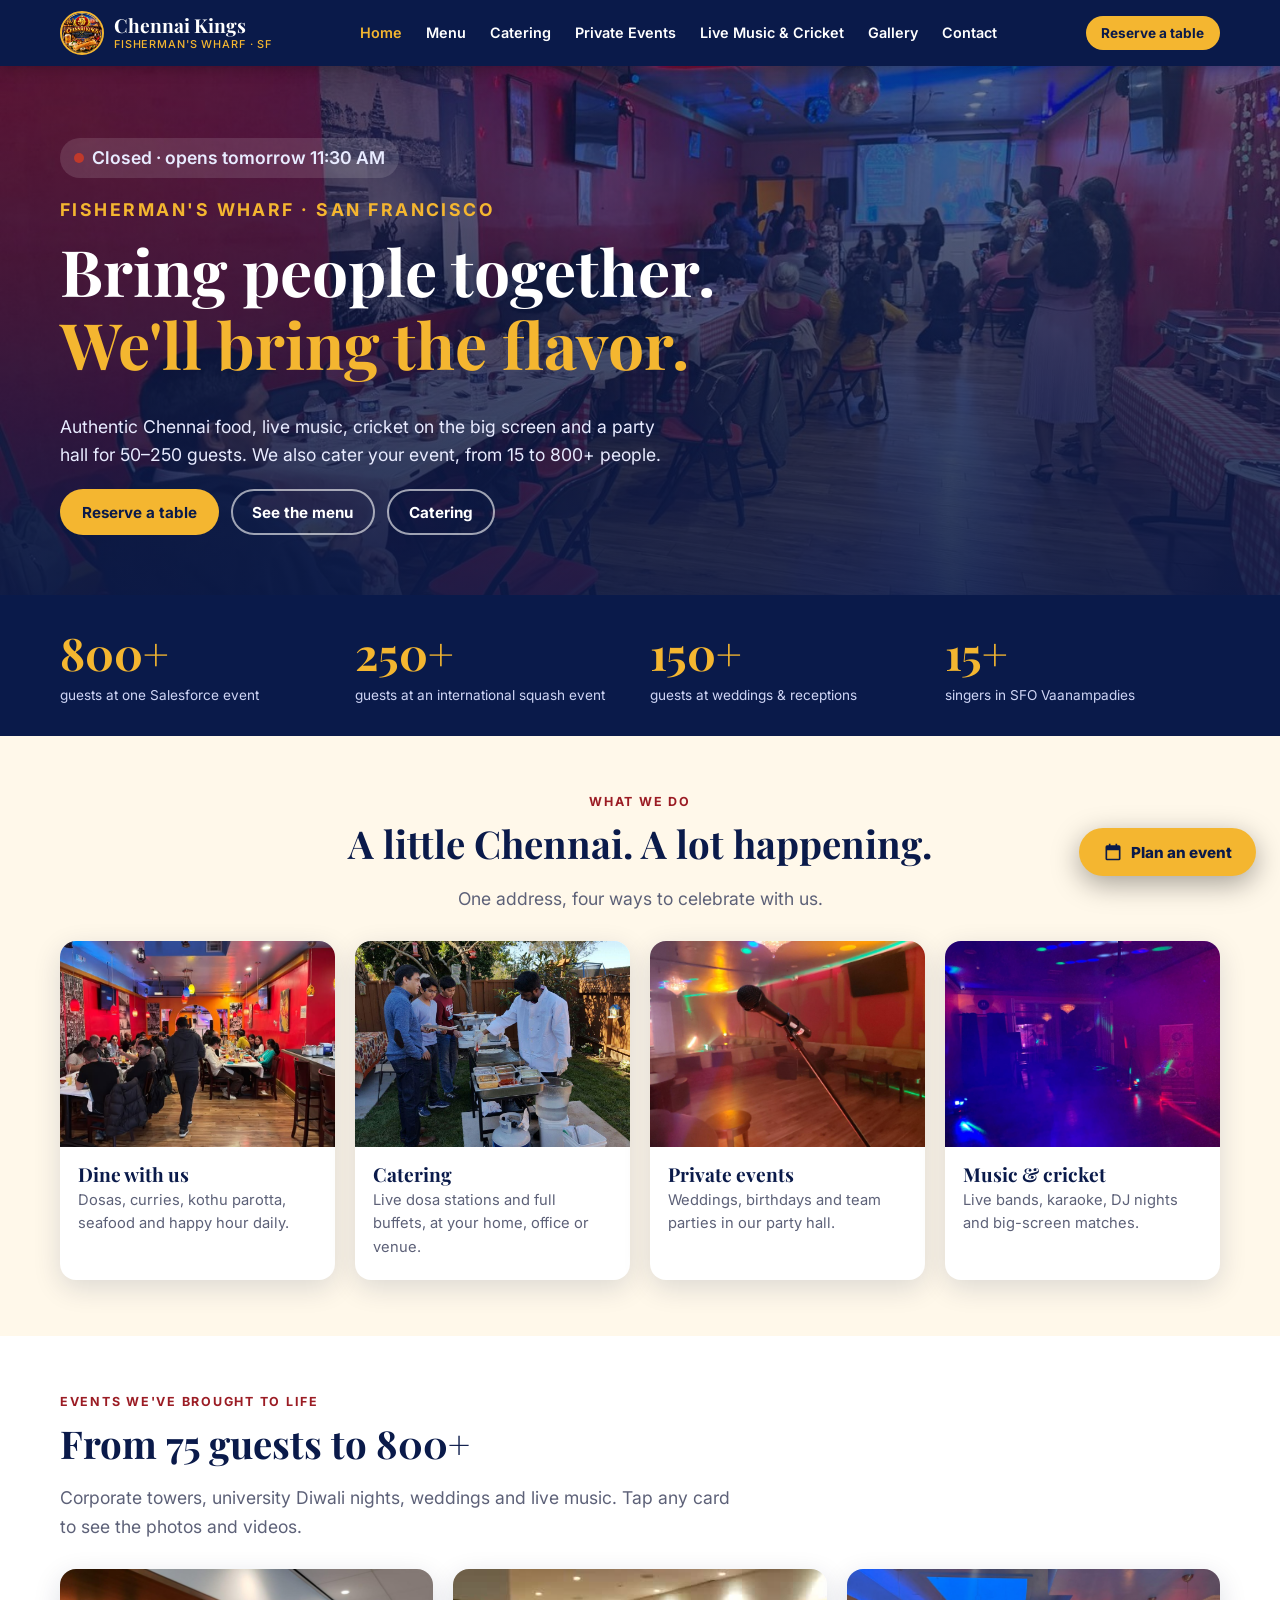
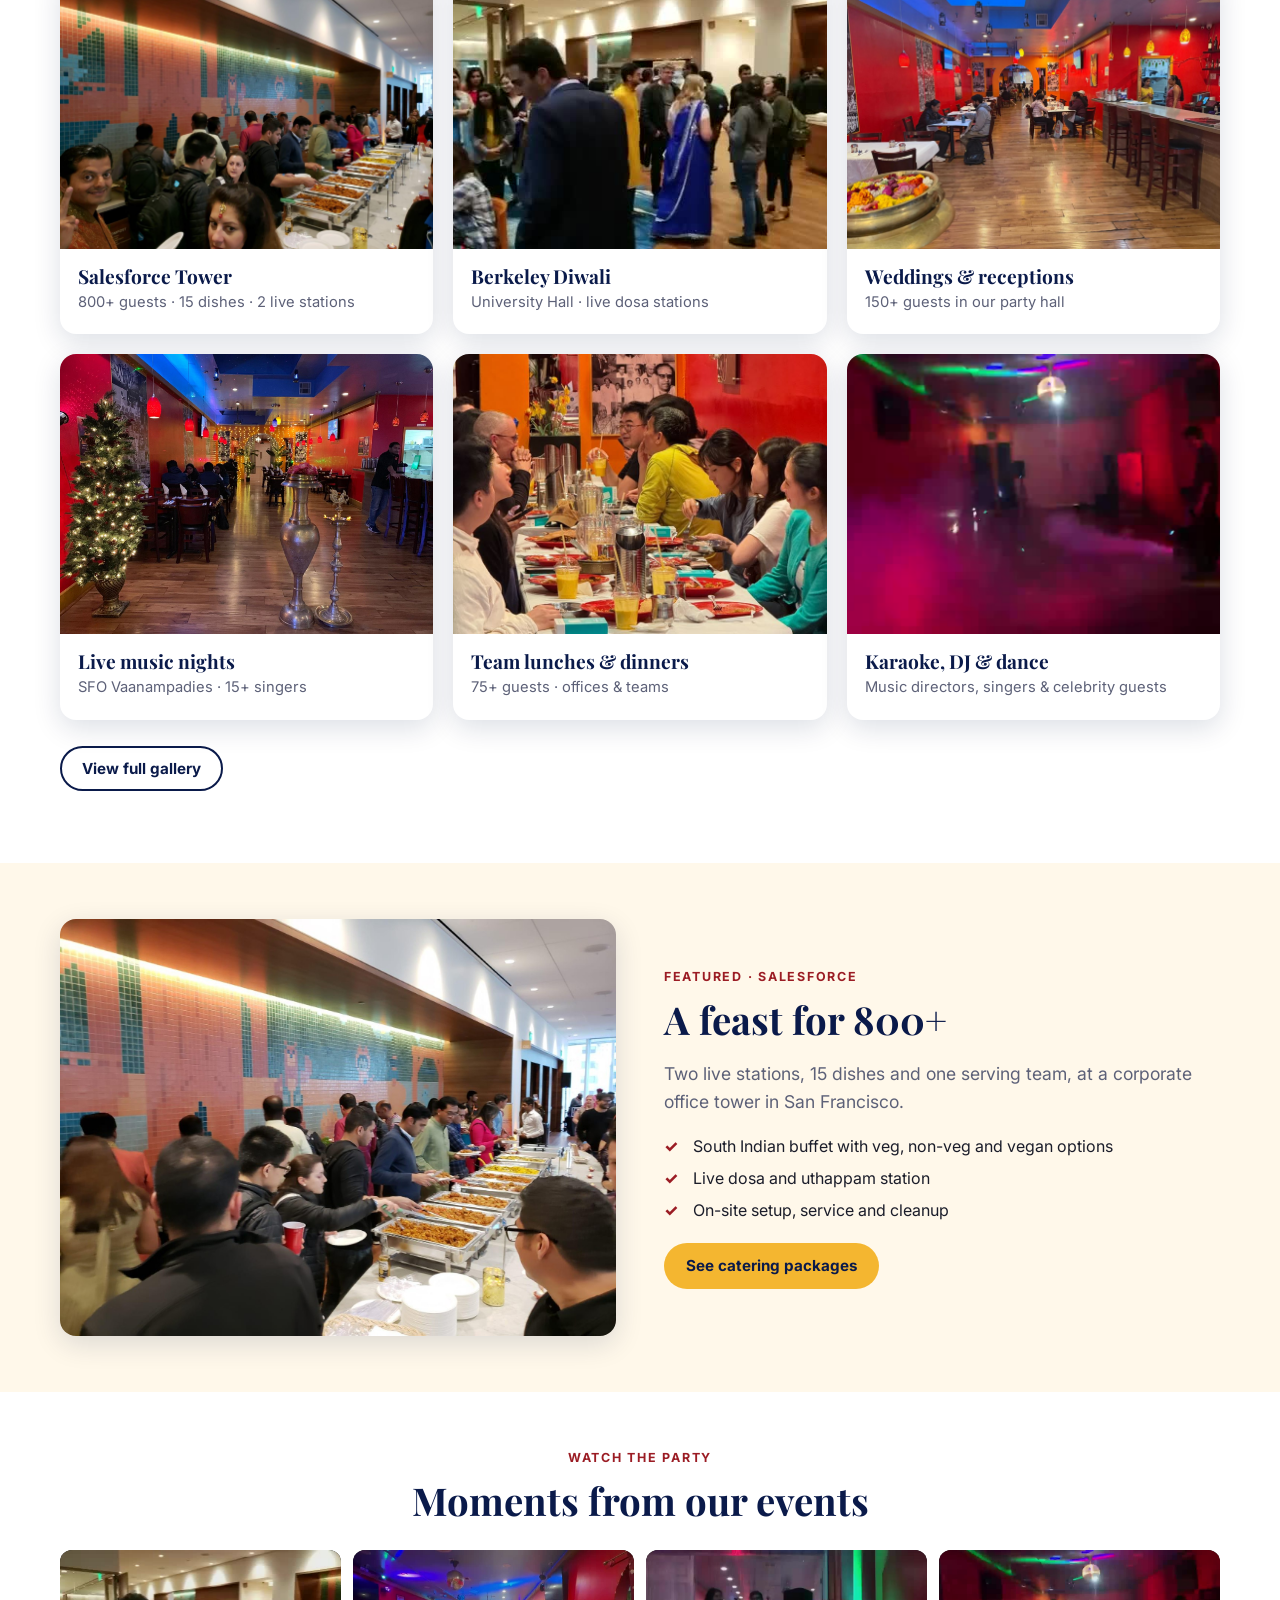
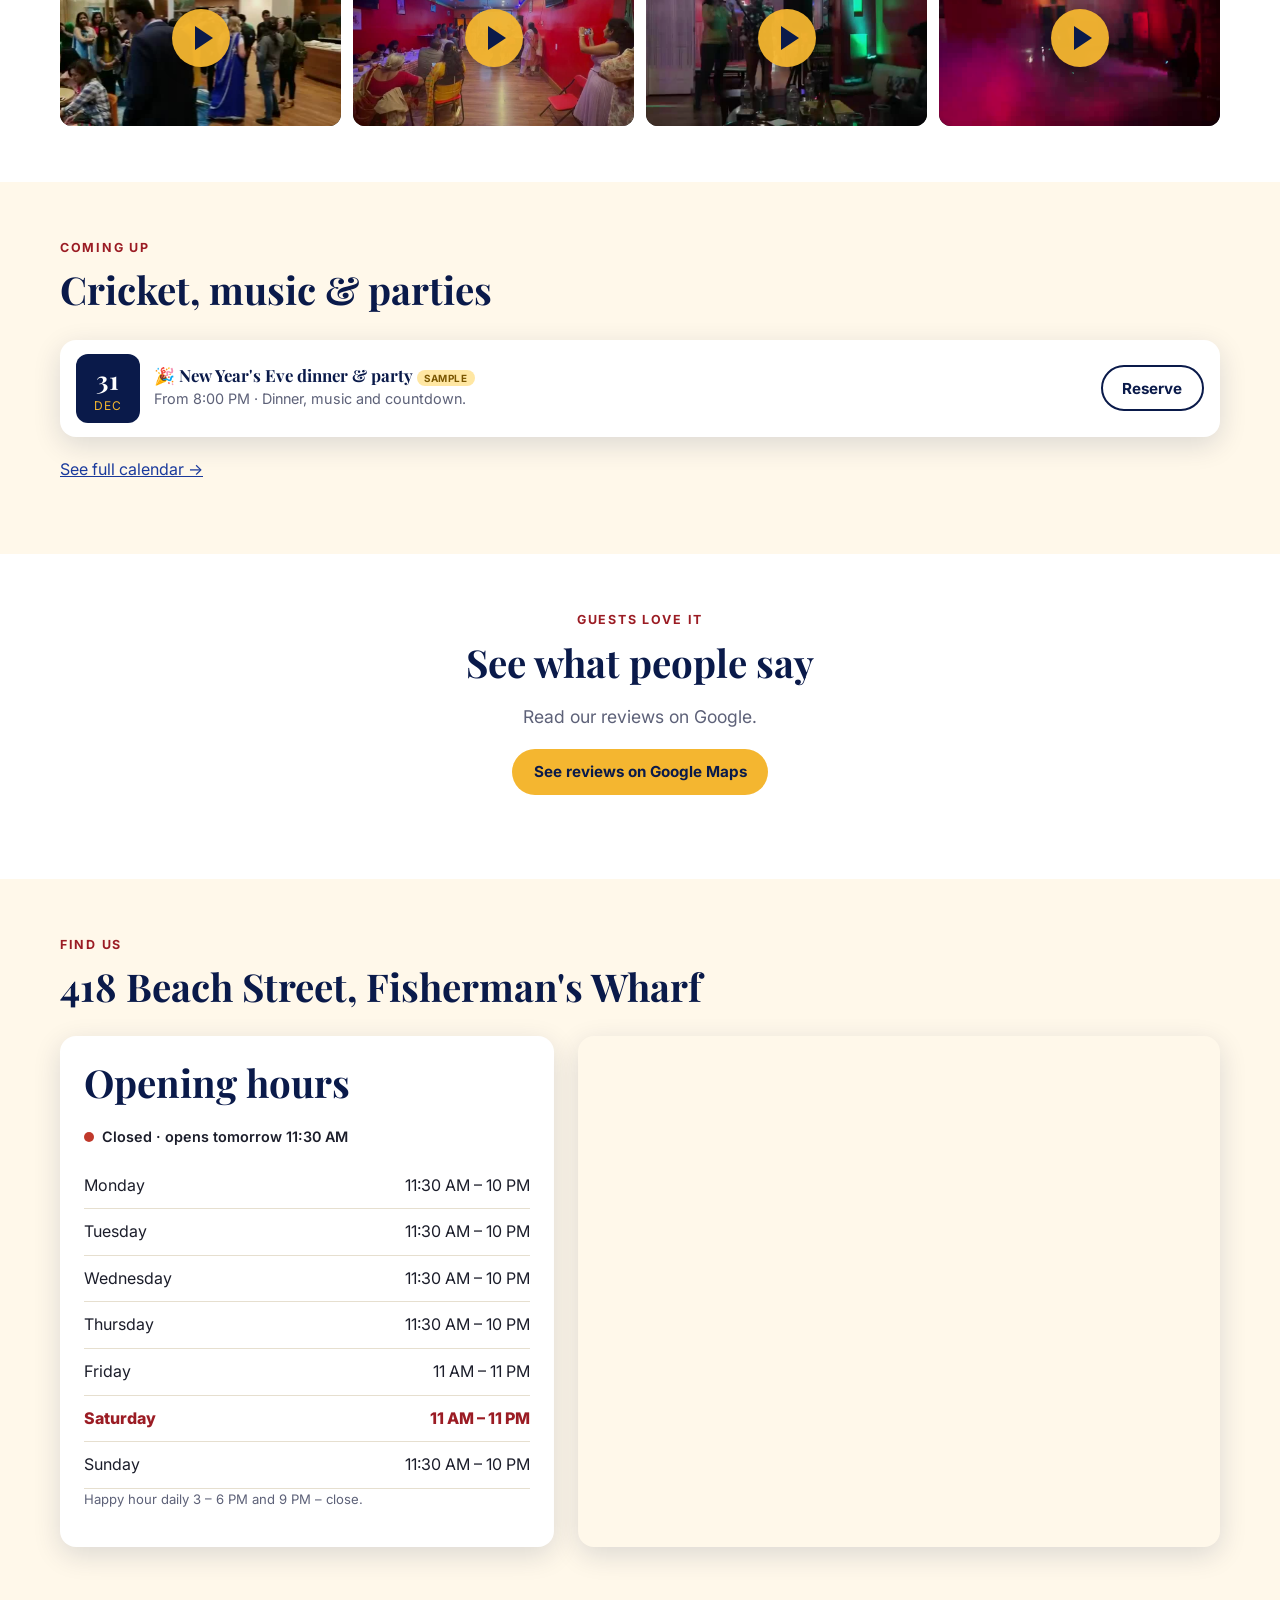
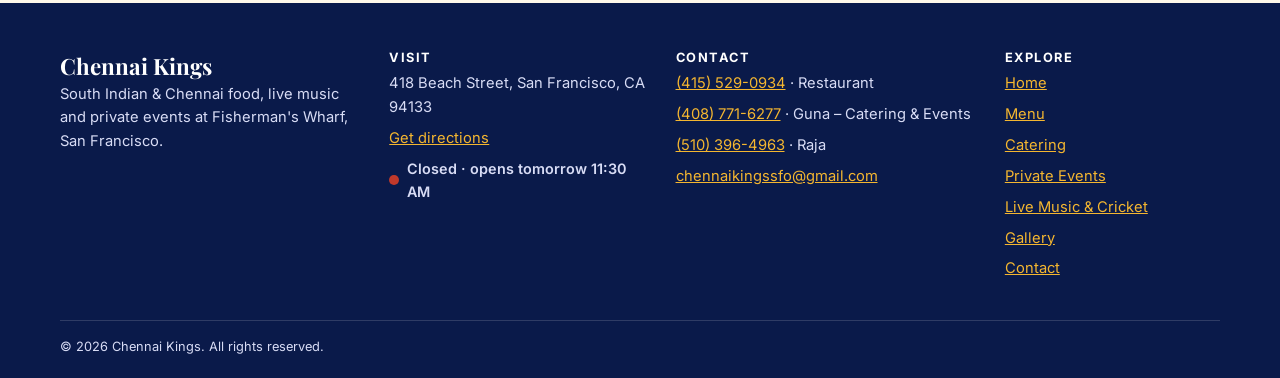
==== index.html @ 591bd8a0 "Initial Chennai Kings website: 7 pages, menu, catering packages, events calendar, gallery Co-Authore" ====
<!doctype html>
<html lang="en">
<head>
<meta charset="utf-8">
<meta name="viewport" content="width=device-width, initial-scale=1">
<title>Chennai Kings – South Indian Restaurant & Event Venue, Fisherman's Wharf SF</title>
<meta name="description" content="Chennai-style South Indian food, live music, cricket, karaoke and private events for 50–250 guests at Fisherman's Wharf, San Francisco. Catering for up to 800+ guests.">
<meta name="theme-color" content="#0a1a4a">
<link rel="icon" href="assets/logo.png">
<link rel="preconnect" href="https://fonts.googleapis.com"><link rel="preconnect" href="https://fonts.gstatic.com" crossorigin>
<link rel="stylesheet" href="https://fonts.googleapis.com/css2?family=Inter:wght@400;500;600;700;800&family=Playfair+Display:wght@600;700&display=swap">
<link rel="stylesheet" href="css/style.css">
</head>
<body data-page="home">
<a href="#main" style="position:absolute;left:-999px" onfocus="this.style.left='8px'">Skip to content</a>
<header id="site-header"></header>
<main id="main">
<section class="hero" style="background-image:url('assets/14_Other_Restaurant_Photos/restaurant-gathering.jpg')">
  <div class="wrap">
    <p class="status" data-open-status></p>
    <p class="eyebrow" style="color:var(--gold)">Fisherman's Wharf · San Francisco</p>
    <h1>Bring people together.<br><em>We'll bring the flavor.</em></h1>
    <p>Authentic Chennai food, live music, cricket on the big screen and a party hall for 50–250 guests. We also cater your event, from 15 to 800+ people.</p>
    <div class="cta"><a class="btn btn-gold" href="tel:+14155290934">Reserve a table</a><a class="btn btn-ghost" href="menu.html">See the menu</a><a class="btn btn-ghost" href="catering.html">Catering</a></div>
  </div>
</section>
<div class="stats"><div class="wrap" data-stats></div></div>

<section class="block"><div class="wrap">
  <div class="sec-head center"><p class="eyebrow">What we do</p><h2>A little Chennai. A lot happening.</h2>
  <p class="lead">One address, four ways to celebrate with us.</p></div>
  <div class="grid g4">
    <a class="card ev" href="menu.html"><img src="assets/14_Other_Restaurant_Photos/group-dinner.jpg" alt="Group dinner" loading="lazy"><div><h3>Dine with us</h3><p>Dosas, curries, kothu parotta, seafood and happy hour daily.</p></div></a>
    <a class="card ev" href="catering.html"><img src="assets/08_Onsite_Dosa_Stations/onsite-dosa-1.jpg" alt="Live dosa station" loading="lazy"><div><h3>Catering</h3><p>Live dosa stations and full buffets, at your home, office or venue.</p></div></a>
    <a class="card ev" href="private-events.html"><img src="assets/12_Private_Party_Setups/private-event-setup-2.jpg" alt="Private party setup" loading="lazy"><div><h3>Private events</h3><p>Weddings, birthdays and team parties in our party hall.</p></div></a>
    <a class="card ev" href="live-music.html"><img src="assets/06_Live_Music/live-music-atmosphere-2.jpg" alt="Live music night" loading="lazy"><div><h3>Music &amp; cricket</h3><p>Live bands, karaoke, DJ nights and big-screen matches.</p></div></a>
  </div></div></section>

<section class="block alt"><div class="wrap">
  <div class="sec-head"><p class="eyebrow">Events we've brought to life</p><h2>From 75 guests to 800+</h2>
  <p class="lead">Corporate towers, university Diwali nights, weddings and live music. Tap any card to see the photos and videos.</p></div>
  <div class="grid g3" data-past></div>
  <p style="margin-top:26px"><a class="btn btn-ghost-dark" href="gallery.html">View full gallery</a></p>
</div></section>

<section class="block"><div class="wrap feature">
  <div class="media"><img src="assets/01_Salesforce_Catering/salesforce-event-1.jpg" alt="Salesforce catering" loading="lazy"></div>
  <div><p class="eyebrow">Featured · Salesforce</p><h2>A feast for 800+</h2>
  <p class="lead">Two live stations, 15 dishes and one serving team, at a corporate office tower in San Francisco.</p>
  <ul class="ticks"><li>South Indian buffet with veg, non-veg and vegan options</li><li>Live dosa and uthappam station</li><li>On-site setup, service and cleanup</li></ul>
  <a class="btn btn-gold" href="catering.html">See catering packages</a></div></div></section>

<section class="block alt"><div class="wrap">
  <div class="sec-head center"><p class="eyebrow">Watch the party</p><h2>Moments from our events</h2></div>
  <div class="strip" data-videos="berkeley-diwali-1,live-music-performance-2,private-dj-dance-1,wedding-celebration-2"></div>
</div></section>

<section class="block"><div class="wrap">
  <div class="sec-head"><p class="eyebrow">Coming up</p><h2>Cricket, music &amp; parties</h2></div>
  <ul class="cal" data-events="all"></ul>
  <p style="margin-top:20px"><a href="live-music.html">See full calendar →</a></p>
</div></section>

<section class="block alt"><div class="wrap">
  <div class="sec-head center"><p class="eyebrow">Guests love it</p><h2>See what people say</h2>
  <p class="lead">Read our reviews on Google.</p><div data-reviews></div></div>
</div></section>

<section class="block"><div class="wrap"><div class="sec-head"><p class="eyebrow">Find us</p><h2>418 Beach Street, Fisherman's Wharf</h2></div>
<div class="info-grid">
  <div class="panel"><h2>Opening hours</h2><p class="status" data-open-status></p><ul class="hours" data-hours></ul>
    <p class="fine">Happy hour daily 3 – 6 PM and 9 PM – close.</p></div>
  <div class="map" data-map></div></div>
</div></section>
</main>
<footer id="site-footer"></footer>
<script src="js/data.js"></script>
<script src="js/main.js"></script>
</body>
</html>
---- css/style.css ----
:root {
  --navy: #0a1a4a; --navy-2: #12286b; --royal: #1a3a9c;
  --gold: #f4b630; --gold-d: #c98d0a; --crimson: #9b1c24;
  --cream: #fff8ea; --ink: #1b1d2a; --mute: #5d6178; --line: #e6dfcf; --white: #fff;
  --r: 16px; --shadow: 0 8px 28px rgba(10, 26, 74, .14);
  --head: "Playfair Display", Georgia, serif; --body: "Inter", system-ui, -apple-system, "Segoe UI", sans-serif;
}
*, *::before, *::after { box-sizing: border-box; }
html { scroll-behavior: smooth; scroll-padding-top: 130px; }
body { margin: 0; font: 16px/1.6 var(--body); color: var(--ink); background: var(--cream); padding-bottom: 76px; -webkit-font-smoothing: antialiased; }
img, video, iframe { max-width: 100%; display: block; }
a { color: var(--royal); }
h1, h2, h3, h4 { font-family: var(--head); line-height: 1.15; margin: 0 0 .5em; color: var(--navy); }
h1 { font-size: clamp(2.2rem, 7vw, 4rem); } h2 { font-size: clamp(1.6rem, 4.5vw, 2.4rem); } h3 { font-size: 1.2rem; }
p { margin: 0 0 1em; }
.wrap { width: min(1160px, 100% - 32px); margin-inline: auto; }
.lead { font-size: 1.1rem; color: var(--mute); max-width: 62ch; }
.eyebrow { text-transform: uppercase; letter-spacing: .14em; font-size: .78rem; font-weight: 700; color: var(--crimson); margin-bottom: .6rem; }
.fine { font-size: .82rem; color: var(--mute); }
section.block { padding: 56px 0; }
section.block.alt { background: var(--white); }
.sec-head { margin-bottom: 28px; }
.sec-head.center { text-align: center; } .sec-head.center .lead { margin-inline: auto; }
:focus-visible { outline: 3px solid var(--gold); outline-offset: 2px; }

/* buttons */
.btn { display: inline-flex; align-items: center; justify-content: center; gap: .4em; padding: .75em 1.3em; border-radius: 999px; font: 700 .95rem var(--body); text-decoration: none; cursor: pointer; border: 2px solid transparent; transition: transform .15s, background .15s; }
.btn:hover { transform: translateY(-2px); }
.btn-gold { background: var(--gold); color: var(--navy); } .btn-gold:hover { background: #ffc94f; }
.btn-ghost { border-color: rgba(255, 255, 255, .6); color: #fff; }
.btn-ghost-dark { border-color: var(--navy); color: var(--navy); background: transparent; }
.btn-ghost-dark:hover { background: var(--navy); color: #fff; }
.btn.wide { width: 100%; }

/* header */
#site-header { position: sticky; top: 0; z-index: 50; background: var(--navy); color: #fff; box-shadow: 0 2px 14px rgba(0, 0, 0, .25); }
.bar { display: flex; align-items: center; justify-content: space-between; gap: 12px; min-height: 66px; }
.brand { display: flex; align-items: center; gap: 10px; color: #fff; text-decoration: none; font: 700 1.2rem var(--head); line-height: 1.1; }
.brand img { border-radius: 50%; border: 2px solid var(--gold); }
.brand small { display: block; font: 500 .68rem var(--body); letter-spacing: .08em; text-transform: uppercase; color: var(--gold); }
#nav { display: none; }
.bar-actions { display: flex; align-items: center; gap: 10px; }
.bar-actions .btn { padding: .55em 1em; font-size: .85rem; }
.bar-actions .btn-ghost { display: none; }
.burger { width: 44px; height: 44px; background: none; border: 0; cursor: pointer; position: relative; }
.burger span, .burger span::before, .burger span::after { content: ""; position: absolute; left: 10px; right: 10px; height: 2px; background: #fff; transition: .2s; }
.burger span { top: 21px; } .burger span::before { top: -7px; left: 0; right: 0; } .burger span::after { top: 7px; left: 0; right: 0; }
.nav-open .burger span { background: transparent; } .nav-open .burger span::before { top: 0; transform: rotate(45deg); } .nav-open .burger span::after { top: 0; transform: rotate(-45deg); }
.nav-open #nav { display: flex; flex-direction: column; position: absolute; top: 100%; left: 0; right: 0; background: var(--navy-2); padding: 8px 16px 16px; }
#nav a { color: #fff; text-decoration: none; padding: 12px 4px; border-bottom: 1px solid rgba(255, 255, 255, .12); font-weight: 600; }
#nav a[aria-current] { color: var(--gold); }
@media (min-width: 1000px) {
  #nav, .nav-open #nav { display: flex; flex-direction: row; position: static; background: none; padding: 0; gap: 4px; }
  #nav a { border: 0; padding: 8px 10px; border-radius: 8px; font-size: .9rem; }
  #nav a:hover { background: rgba(255, 255, 255, .1); }
  .burger { display: none; } .bar-actions .btn-ghost { display: inline-flex; }
}

/* hero */
.hero { position: relative; color: #fff; background: var(--navy) center/cover; isolation: isolate; }
.hero::before { content: ""; position: absolute; inset: 0; z-index: -1; background: linear-gradient(180deg, rgba(10, 26, 74, .55), rgba(10, 26, 74, .9)); }
.hero .wrap { padding: 72px 0 60px; }
.hero h1, .hero h2 { color: #fff; } .hero h1 em { color: var(--gold); font-style: normal; }
.hero p { max-width: 56ch; font-size: 1.1rem; color: #e8ebff; }
.hero .cta { display: flex; flex-wrap: wrap; gap: 12px; margin-top: 20px; }
.hero.small .wrap { padding: 44px 0 38px; }
.status { display: inline-flex; align-items: center; gap: 8px; font-weight: 600; font-size: .9rem; }
.status::before { content: ""; width: 10px; height: 10px; border-radius: 50%; background: #c0392b; }
.status.is-open::before { background: #2ecc71; box-shadow: 0 0 0 4px rgba(46, 204, 113, .25); }
.hero .status { background: rgba(255, 255, 255, .12); padding: 6px 14px; border-radius: 999px; margin-bottom: 18px; }

/* stats */
.stats { background: var(--navy); color: #fff; }
.stats .wrap { display: grid; grid-template-columns: 1fr 1fr; gap: 20px; padding: 28px 0; }
.stats b { display: block; font: 700 clamp(1.8rem, 6vw, 2.8rem) var(--head); color: var(--gold); }
.stats span { font-size: .85rem; color: #cfd5f5; }
@media (min-width: 800px) { .stats .wrap { grid-template-columns: repeat(4, 1fr); } }

/* cards */
.grid { display: grid; gap: 20px; }
.g2 { grid-template-columns: repeat(auto-fit, minmax(min(100%, 320px), 1fr)); }
.g3 { grid-template-columns: repeat(auto-fit, minmax(min(100%, 280px), 1fr)); }
.g4 { grid-template-columns: repeat(auto-fit, minmax(min(100%, 240px), 1fr)); }
.card { background: #fff; border-radius: var(--r); overflow: hidden; box-shadow: var(--shadow); text-decoration: none; color: inherit; display: block; }
.card .pad { padding: 20px; }
.ev img { aspect-ratio: 4/3; width: 100%; object-fit: cover; transition: transform .4s; }
.ev:hover img { transform: scale(1.04); }
.ev div { padding: 16px 18px 20px; } .ev h3 { margin-bottom: .2em; } .ev p { margin: 0; color: var(--mute); font-size: .92rem; }
.card.ev { overflow: hidden; }
.feature { display: grid; gap: 28px; align-items: center; }
.feature img { border-radius: var(--r); box-shadow: var(--shadow); width: 100%; aspect-ratio: 4/3; object-fit: cover; }
@media (min-width: 800px) { .feature { grid-template-columns: 1fr 1fr; gap: 48px; } .feature.flip .media { order: 2; } }
.ticks { list-style: none; padding: 0; margin: 0 0 1.2em; } .ticks li { padding-left: 1.8em; position: relative; margin-bottom: .4em; }
.ticks li::before { content: "✓"; position: absolute; left: 0; color: var(--crimson); font-weight: 800; }
.icon-card { padding: 24px; background: #fff; border-radius: var(--r); border: 1px solid var(--line); }
.icon-card .e { font-size: 2rem; display: block; margin-bottom: 8px; }

/* packages */
.pkg { background: #fff; border: 1px solid var(--line); border-radius: var(--r); padding: 26px 22px; position: relative; display: flex; flex-direction: column; }
.pkg.feat { border: 2px solid var(--gold); box-shadow: var(--shadow); }
.pkg .tag { color: var(--crimson); font-size: .76rem; font-weight: 700; text-transform: uppercase; letter-spacing: .1em; margin: 0 0 4px; }
.pkg .guests { color: var(--mute); font-size: .9rem; margin: 0; }
.pkg .price { margin: 14px 0; font-size: .95rem; } .pkg .price b { font: 700 1.6rem var(--head); color: var(--navy); }
.pkg ul { list-style: none; padding: 0; margin: 0 0 20px; flex: 1; } .pkg li { padding: 7px 0 7px 1.6em; position: relative; border-top: 1px solid var(--line); font-size: .93rem; }
.pkg li::before { content: "✓"; position: absolute; left: 0; color: var(--crimson); font-weight: 800; }
.ribbon { position: absolute; top: -12px; right: 18px; background: var(--gold); color: var(--navy); font-size: .72rem; font-weight: 800; padding: 4px 12px; border-radius: 999px; }

/* hours + map */
.info-grid { display: grid; gap: 24px; }
@media (min-width: 800px) { .info-grid { grid-template-columns: 1fr 1.3fr; } }
.hours { list-style: none; padding: 0; margin: 0; } .hours li { display: flex; justify-content: space-between; padding: 10px 0; border-bottom: 1px solid var(--line); }
.hours li.today { font-weight: 800; color: var(--crimson); }
.map { border-radius: var(--r); overflow: hidden; min-height: 320px; box-shadow: var(--shadow); } .map iframe { width: 100%; height: 100%; min-height: 320px; border: 0; }
.panel { background: #fff; border-radius: var(--r); padding: 24px; box-shadow: var(--shadow); }
.contact-list { list-style: none; padding: 0; margin: 0; } .contact-list li { padding: 10px 0; border-bottom: 1px solid var(--line); display: flex; justify-content: space-between; gap: 12px; flex-wrap: wrap; }

/* calendar */
.cal { list-style: none; padding: 0; margin: 0; display: grid; gap: 12px; }
.cal-row { display: grid; grid-template-columns: 64px 1fr; gap: 14px; align-items: center; background: #fff; border-radius: var(--r); padding: 14px 16px; box-shadow: var(--shadow); }
.cal-row time { background: var(--navy); color: var(--gold); border-radius: 12px; text-align: center; padding: 8px 0; font-size: .75rem; text-transform: uppercase; letter-spacing: .1em; } .cal-row time b { display: block; font: 700 1.6rem var(--head); color: #fff; }
.cal-row h3 { margin: 0 0 2px; font-size: 1.05rem; } .cal-row p { margin: 0; color: var(--mute); font-size: .9rem; }
.cal-row .btn { grid-column: 1 / -1; }
@media (min-width: 700px) { .cal-row { grid-template-columns: 64px 1fr auto; } .cal-row .btn { grid-column: auto; } }
.badge { font: 700 .62rem var(--body); background: #ffe7a3; color: #7a5600; padding: 2px 7px; border-radius: 999px; vertical-align: middle; text-transform: uppercase; letter-spacing: .06em; }
.cal-empty { padding: 20px; text-align: center; color: var(--mute); }

/* menu */
.menu-bar { position: sticky; top: 66px; z-index: 40; background: var(--cream); padding: 12px 0 10px; border-bottom: 1px solid var(--line); }
.menu-tabs, .chips-row { display: flex; gap: 8px; overflow-x: auto; scrollbar-width: none; padding-bottom: 4px; } .menu-tabs::-webkit-scrollbar, .chips-row::-webkit-scrollbar { display: none; }
.menu-tabs button, .chips-row button, .jump a { flex: none; padding: 8px 16px; border-radius: 999px; border: 1.5px solid var(--navy); background: #fff; color: var(--navy); font: 600 .88rem var(--body); cursor: pointer; text-decoration: none; }
.menu-tabs button.on, .chips-row button.on { background: var(--navy); color: #fff; }
.menu-search { width: 100%; margin-top: 10px; padding: 11px 16px; border-radius: 999px; border: 1.5px solid var(--line); font: 1rem var(--body); background: #fff; }
.jump { display: flex; gap: 6px; overflow-x: auto; margin-top: 8px; scrollbar-width: none; } .jump a { border-color: var(--line); font-size: .78rem; padding: 5px 12px; }
.m-sec { margin: 34px 0; } .m-sec h2 { border-bottom: 3px solid var(--gold); display: inline-block; padding-bottom: 4px; }
.m-list { list-style: none; padding: 0; margin: 12px 0 0; display: grid; gap: 0 48px; }
@media (min-width: 800px) { .m-list { grid-template-columns: 1fr 1fr; } }
.m-list li { display: flex; align-items: baseline; gap: 8px; padding: 9px 0; }
.m-name { font-weight: 600; } .m-name small { font-weight: 400; color: var(--mute); }
.m-dots { flex: 1; border-bottom: 2px dotted #cfc7b2; min-width: 12px; transform: translateY(-4px); }
.m-list b { color: var(--crimson); white-space: nowrap; } .m-list s { color: var(--mute); font-size: .8rem; margin-left: 4px; }
.veg { display: inline-block; width: 12px; height: 12px; border: 2px solid #2e8b3d; margin-right: 8px; position: relative; vertical-align: -1px; }
.veg::after { content: ""; position: absolute; inset: 2px; border-radius: 50%; background: #2e8b3d; }
.legend { font-size: .85rem; color: var(--mute); }
.chips { list-style: none; padding: 0; margin: 12px 0; display: flex; flex-wrap: wrap; gap: 8px; } .chips li { background: #fff; border: 1px solid var(--line); border-radius: 999px; padding: 6px 14px; font-size: .9rem; }
.hh-time { display: inline-block; background: var(--crimson); color: #fff; padding: 6px 16px; border-radius: 999px; font-weight: 700; }
.hh-grid { display: grid; gap: 24px; } @media (min-width: 800px) { .hh-grid { grid-template-columns: 1fr 1fr; } } .hh-grid .m-list { grid-template-columns: 1fr; }

/* gallery */
.gallery { columns: 2; column-gap: 12px; }
@media (min-width: 700px) { .gallery { columns: 3; } } @media (min-width: 1000px) { .gallery { columns: 4; } }
.g-item { break-inside: avoid; margin: 0 0 12px; display: block; width: 100%; padding: 0; border: 0; border-radius: 12px; overflow: hidden; background: #ddd; cursor: zoom-in; position: relative; }
.g-item img, .g-item video { width: 100%; height: auto; }
.g-video { cursor: default; } .vid { display: block; width: 100%; padding: 0; border: 0; background: #000; cursor: pointer; position: relative; }
.vid img { width: 100%; opacity: .92; } .vid:hover img { opacity: 1; }
.play { position: absolute; inset: 0; margin: auto; width: 58px; height: 58px; border-radius: 50%; background: rgba(244, 182, 48, .95); box-shadow: 0 4px 16px rgba(0, 0, 0, .4); }
.play::after { content: ""; position: absolute; left: 23px; top: 17px; border-left: 18px solid var(--navy); border-top: 12px solid transparent; border-bottom: 12px solid transparent; }
.strip { display: grid; grid-template-columns: repeat(auto-fill, minmax(min(100%, 250px), 1fr)); gap: 12px; } .strip .g-item { margin: 0; }
.strip .g-item video, .strip .vid img { aspect-ratio: 16/10; object-fit: cover; }
#lightbox { border: 0; padding: 0; background: transparent; max-width: 100vw; max-height: 100vh; width: 100vw; height: 100vh; }
#lightbox::backdrop { background: rgba(5, 10, 30, .92); }
#lightbox img { position: absolute; inset: 0; margin: auto; max-width: 94vw; max-height: 88vh; object-fit: contain; }
#lightbox button { position: absolute; background: rgba(255, 255, 255, .15); color: #fff; border: 0; width: 48px; height: 48px; border-radius: 50%; font-size: 1.6rem; cursor: pointer; }
#lightbox .prev { left: 12px; top: 50%; } #lightbox .next { right: 12px; top: 50%; } #lightbox .close { right: 12px; top: 12px; }

/* inquiry modal */
#inquiry { border: 0; border-radius: 20px; padding: 0; width: min(520px, 94vw); max-height: 94vh; box-shadow: 0 20px 60px rgba(0, 0, 0, .45); }
#inquiry::backdrop { background: rgba(10, 26, 74, .7); }
.inq { padding: 26px 22px 22px; position: relative; display: grid; gap: 12px; }
.inq h2 { margin: 0; } .inq .lead { margin: 0 0 4px; font-size: 1rem; }
.inq label { display: grid; gap: 4px; font-weight: 600; font-size: .88rem; } .inq label small { font-weight: 400; color: var(--mute); }
.inq input, .inq select, .inq textarea { font: 1rem var(--body); padding: 11px 12px; border: 1.5px solid var(--line); border-radius: 10px; width: 100%; background: #fff; }
.inq .two { display: grid; grid-template-columns: 1fr 1fr; gap: 10px; }
.inq .x { position: absolute; top: 8px; right: 12px; background: none; border: 0; font-size: 2rem; cursor: pointer; color: var(--mute); line-height: 1; }
.err { color: var(--crimson); font-weight: 600; margin: 0; font-size: .9rem; }

/* sticky action bar */
.sticky { position: fixed; z-index: 60; left: 0; right: 0; bottom: 0; display: grid; grid-template-columns: 1fr 1fr 1.6fr; background: var(--navy); border-top: 3px solid var(--gold); padding-bottom: env(safe-area-inset-bottom); }
.sticky a, .sticky button { display: flex; flex-direction: column; align-items: center; justify-content: center; gap: 2px; padding: 10px 4px; color: #fff; background: none; border: 0; font: 600 .74rem var(--body); text-decoration: none; cursor: pointer; }
.sticky svg { width: 20px; height: 20px; fill: currentColor; }
.sticky .plan { background: var(--gold); color: var(--navy); font-weight: 800; font-size: .85rem; }
@media (min-width: 900px) {
  body { padding-bottom: 0; }
  .sticky { left: auto; right: 24px; bottom: 24px; display: block; background: none; border: 0; }
  .sticky a { display: none; }
  .sticky .plan { flex-direction: row; gap: 8px; padding: 14px 24px; border-radius: 999px; box-shadow: 0 8px 28px rgba(0, 0, 0, .35); font-size: .95rem; }
  .sticky .plan:hover { background: #ffc94f; }
}

/* footer */
#site-footer { background: var(--navy); color: #d8dcf5; padding: 48px 0 20px; font-size: .92rem; }
#site-footer a { color: var(--gold); } #site-footer h4 { color: #fff; font-family: var(--body); font-size: .8rem; letter-spacing: .12em; text-transform: uppercase; }
#site-footer p { margin: 0 0 .5em; } .foot-brand { font: 700 1.4rem var(--head); color: #fff; }
.foot-grid { display: grid; gap: 28px; } @media (min-width: 800px) { .foot-grid { grid-template-columns: 1.4fr 1.2fr 1.4fr 1fr; } }
.soc a { margin-right: 12px; } .copy { margin-top: 32px; padding-top: 16px; border-top: 1px solid rgba(255, 255, 255, .15); font-size: .8rem; }

@media (prefers-reduced-motion: reduce) { * { transition: none !important; scroll-behavior: auto !important; } }
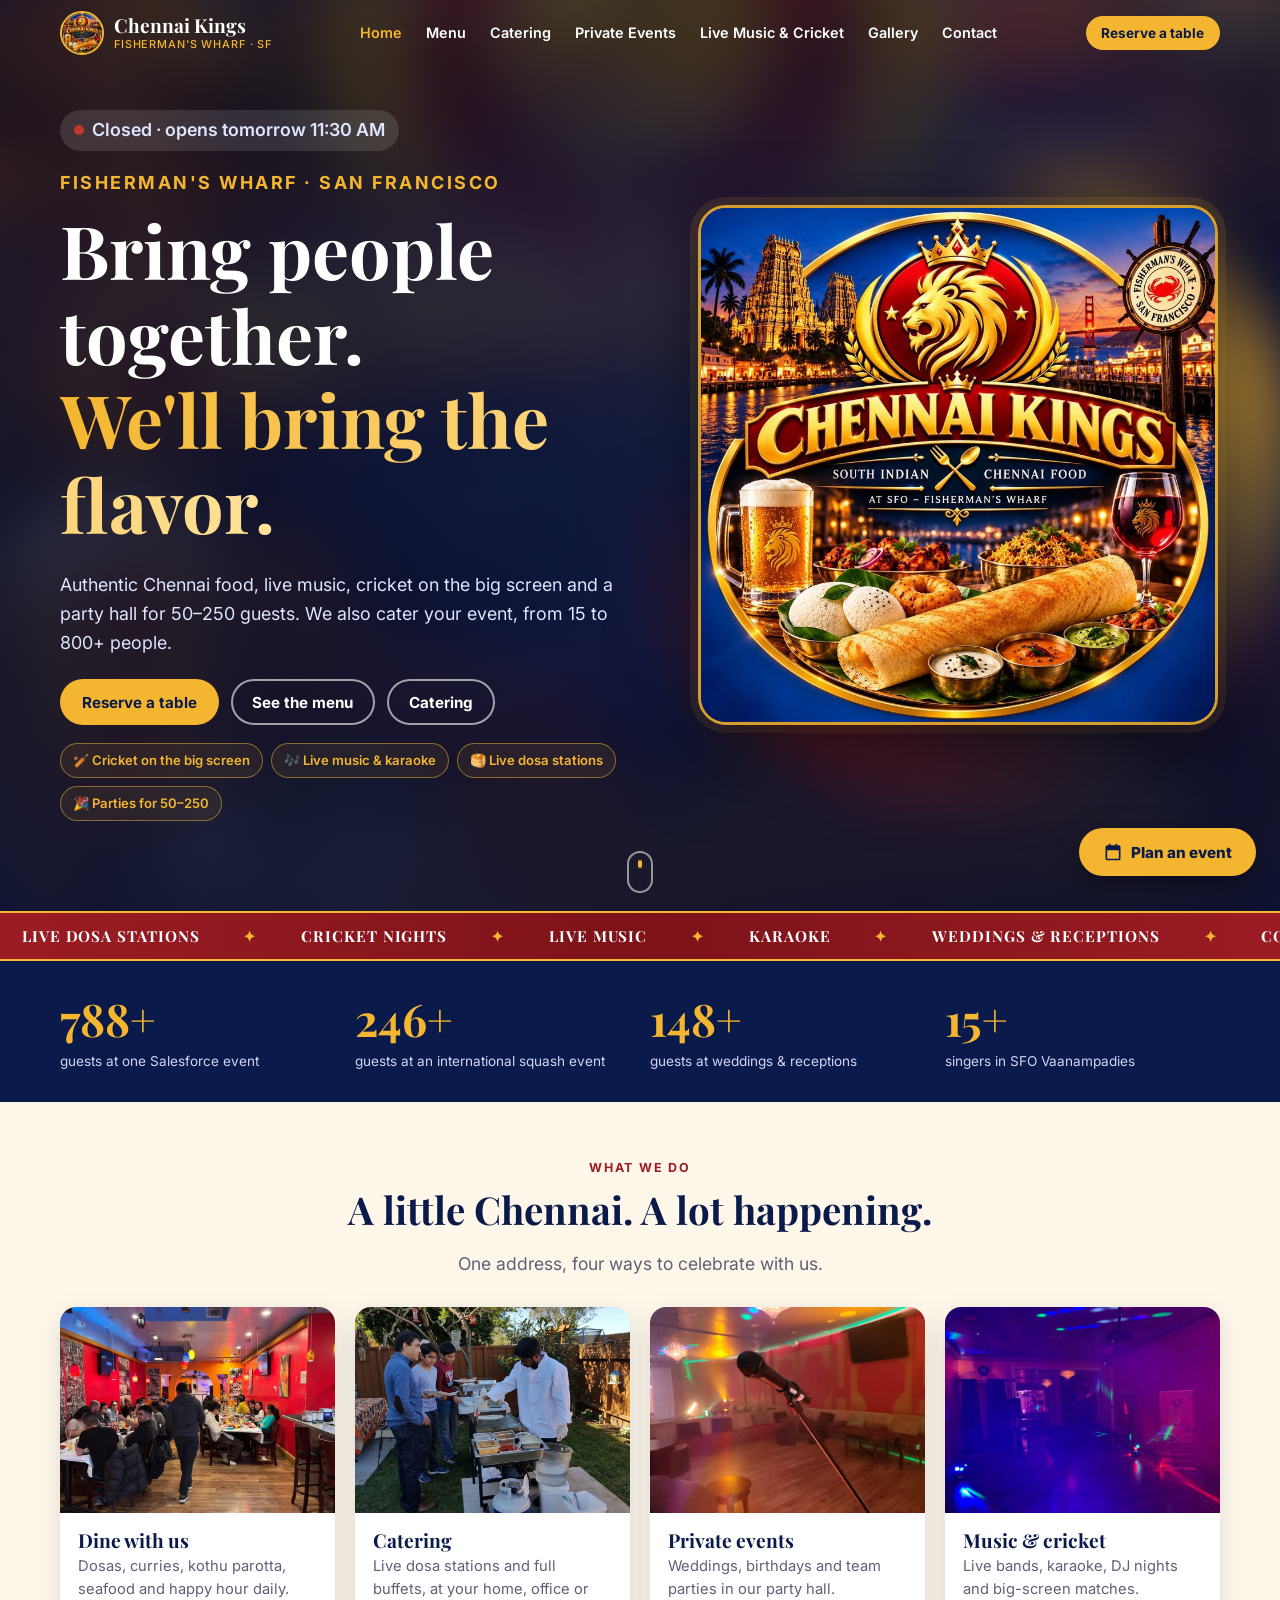
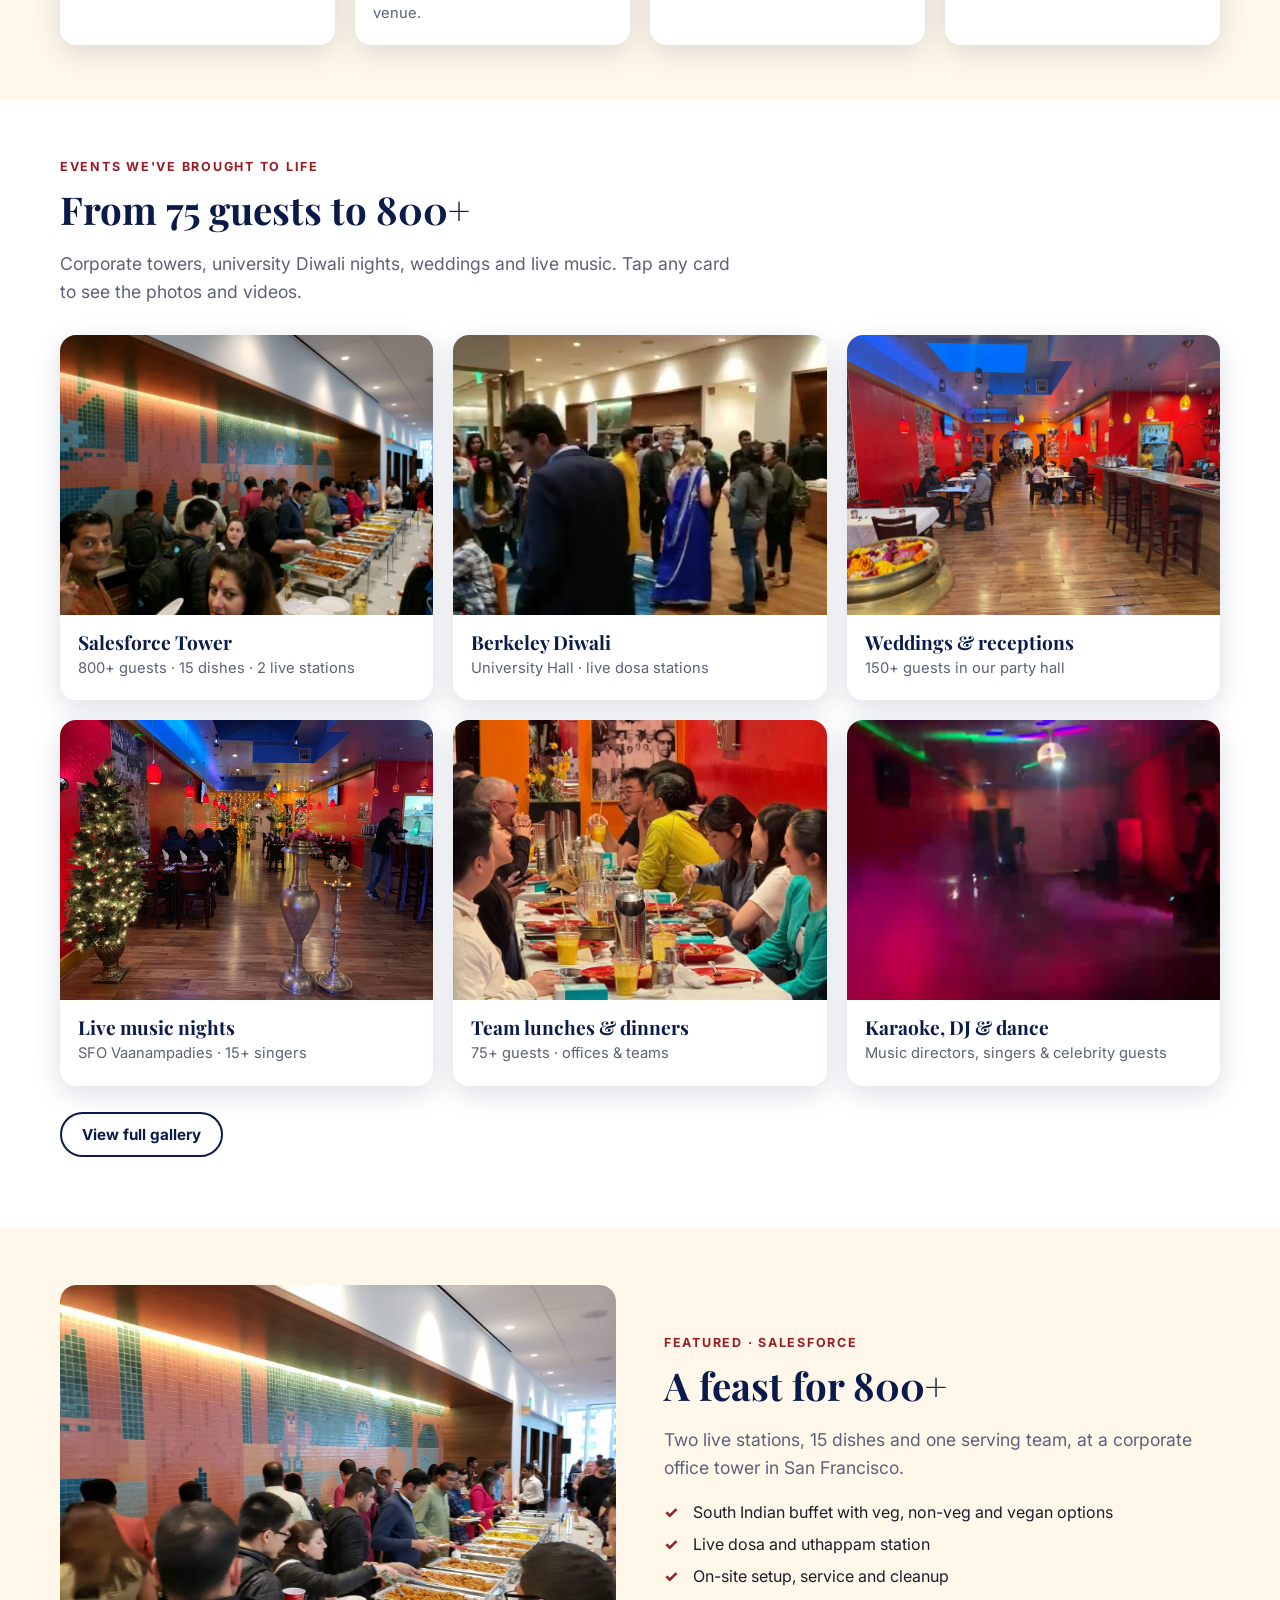
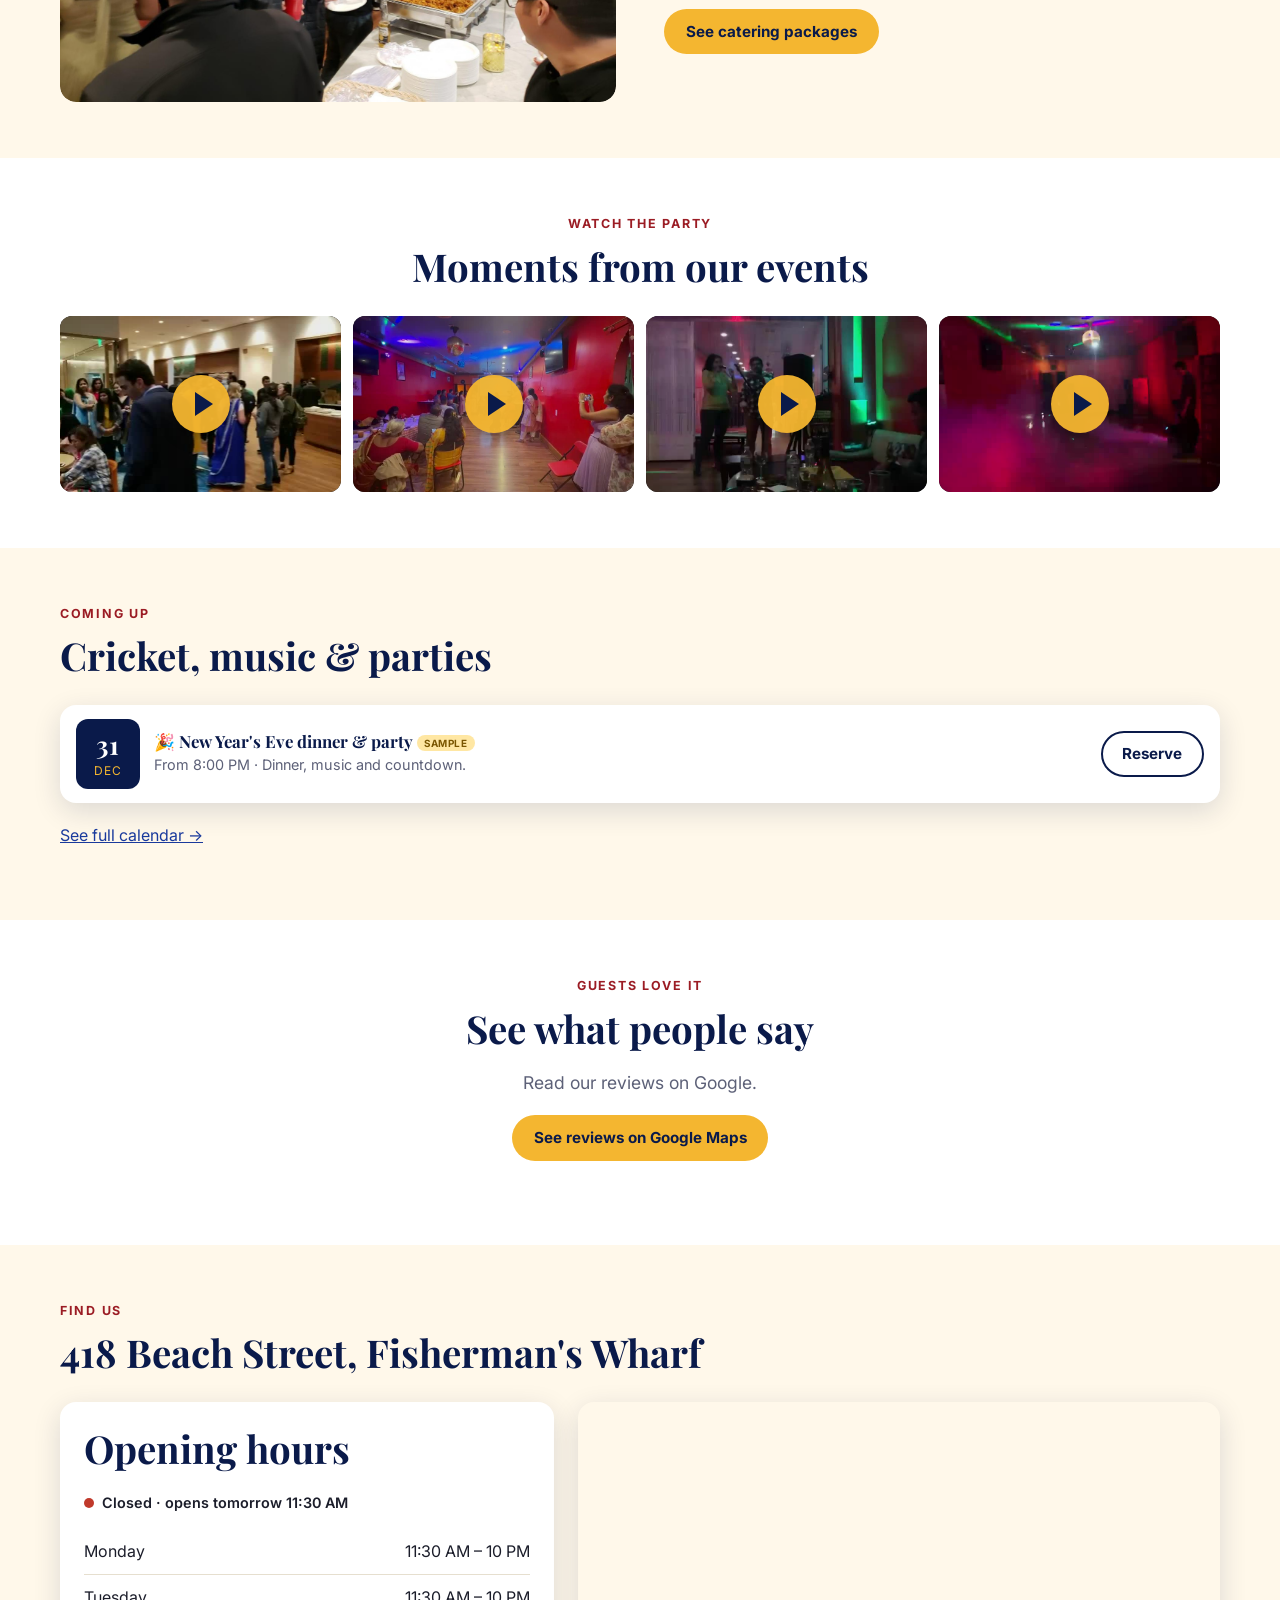
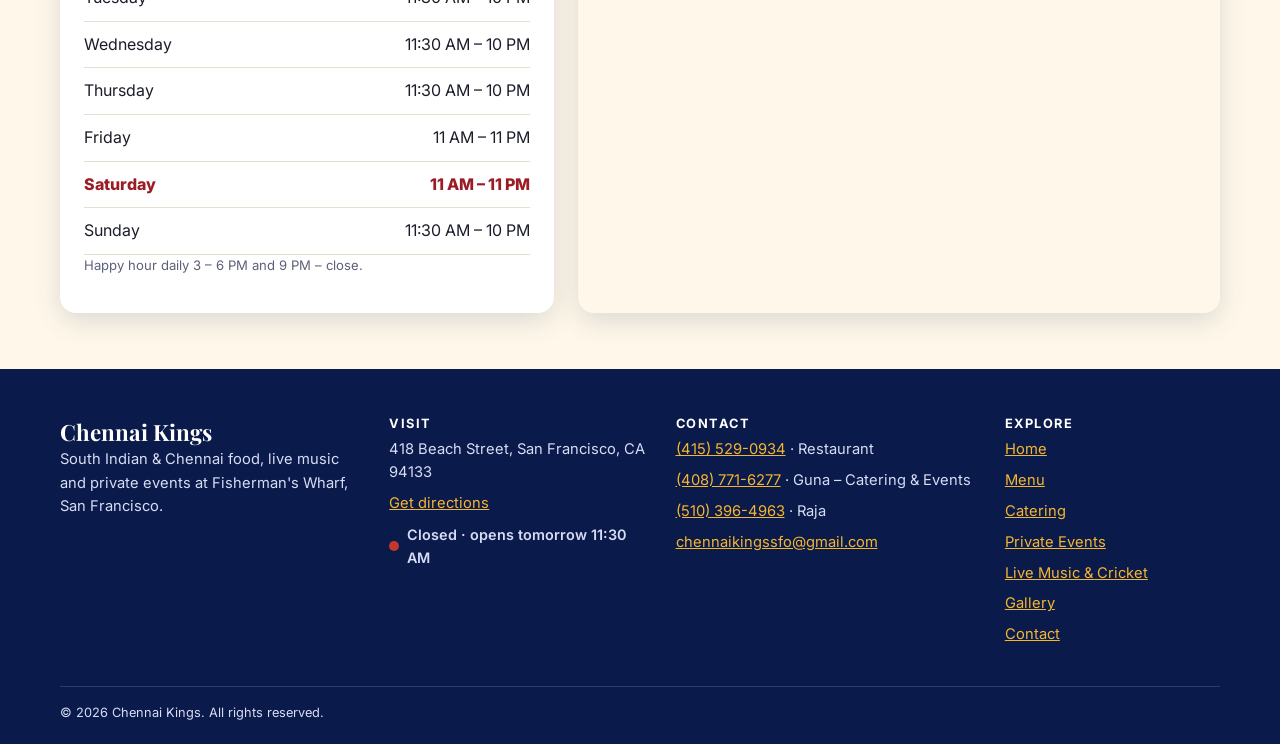
==== commit 14181c08: "Redesign home hero with brand image and add motion Brand logo hero with floating tilt, embers, trans" ====
--- a/index.html
+++ b/index.html
@@ -6,7 +6,7 @@
 <title>Chennai Kings – South Indian Restaurant & Event Venue, Fisherman's Wharf SF</title>
 <meta name="description" content="Chennai-style South Indian food, live music, cricket, karaoke and private events for 50–250 guests at Fisherman's Wharf, San Francisco. Catering for up to 800+ guests.">
 <meta name="theme-color" content="#0a1a4a">
-<link rel="icon" href="assets/logo.png">
+<link rel="icon" href="assets/logo-icon.png">
 <link rel="preconnect" href="https://fonts.googleapis.com"><link rel="preconnect" href="https://fonts.gstatic.com" crossorigin>
 <link rel="stylesheet" href="https://fonts.googleapis.com/css2?family=Inter:wght@400;500;600;700;800&family=Playfair+Display:wght@600;700&display=swap">
 <link rel="stylesheet" href="css/style.css">
@@ -15,15 +15,24 @@
 <a href="#main" style="position:absolute;left:-999px" onfocus="this.style.left='8px'">Skip to content</a>
 <header id="site-header"></header>
 <main id="main">
-<section class="hero" style="background-image:url('assets/14_Other_Restaurant_Photos/restaurant-gathering.jpg')">
-  <div class="wrap">
-    <p class="status" data-open-status></p>
-    <p class="eyebrow" style="color:var(--gold)">Fisherman's Wharf · San Francisco</p>
-    <h1>Bring people together.<br><em>We'll bring the flavor.</em></h1>
-    <p>Authentic Chennai food, live music, cricket on the big screen and a party hall for 50–250 guests. We also cater your event, from 15 to 800+ people.</p>
-    <div class="cta"><a class="btn btn-gold" href="tel:+14155290934">Reserve a table</a><a class="btn btn-ghost" href="menu.html">See the menu</a><a class="btn btn-ghost" href="catering.html">Catering</a></div>
+<section class="hero-home">
+  <div class="hh-bg"></div><div class="embers" data-embers aria-hidden="true"></div>
+  <div class="wrap hh-grid">
+    <div class="hh-copy">
+      <p class="status" data-open-status></p>
+      <p class="eyebrow" style="color:var(--gold)">Fisherman's Wharf · San Francisco</p>
+      <h1>Bring people together.<br><em>We'll bring the flavor.</em></h1>
+      <p>Authentic Chennai food, live music, cricket on the big screen and a party hall for 50–250 guests. We also cater your event, from 15 to 800+ people.</p>
+      <div class="cta"><a class="btn btn-gold" href="tel:+14155290934">Reserve a table</a><a class="btn btn-ghost" href="menu.html">See the menu</a><a class="btn btn-ghost" href="catering.html">Catering</a></div>
+      <ul class="facts"><li>🏏 Cricket on the big screen</li><li>🎶 Live music &amp; karaoke</li><li>🥞 Live dosa stations</li><li>🎉 Parties for 50–250</li></ul>
+    </div>
+    <div class="hh-logo"><div class="halo"></div>
+      <img src="assets/logo-hero.jpg" width="900" height="900" fetchpriority="high" alt="Chennai Kings logo: South Indian and Chennai food at SFO Fisherman's Wharf, with dosa, idly, vada, beer and wine in front of the Golden Gate Bridge">
+    </div>
   </div>
+  <span class="scroll-cue" aria-hidden="true"></span>
 </section>
+<div class="marquee" aria-hidden="true"><div class="track"><span>Live dosa stations</span><span>Cricket nights</span><span>Live music</span><span>Karaoke</span><span>Weddings &amp; receptions</span><span>Corporate catering</span><span>Happy hour daily</span><span>Salesforce · 800+ guests</span><span>Berkeley Diwali</span><span>DJ &amp; dance parties</span><span>Live dosa stations</span><span>Cricket nights</span><span>Live music</span><span>Karaoke</span><span>Weddings &amp; receptions</span><span>Corporate catering</span><span>Happy hour daily</span><span>Salesforce · 800+ guests</span><span>Berkeley Diwali</span><span>DJ &amp; dance parties</span></div></div>
 <div class="stats"><div class="wrap" data-stats></div></div>
 
 <section class="block"><div class="wrap">
--- a/css/style.css
+++ b/css/style.css
@@ -194,3 +194,73 @@
 .soc a { margin-right: 12px; } .copy { margin-top: 32px; padding-top: 16px; border-top: 1px solid rgba(255, 255, 255, .15); font-size: .8rem; }
 
 @media (prefers-reduced-motion: reduce) { * { transition: none !important; scroll-behavior: auto !important; } }
+
+/* ======================= MOTION & HOME HERO ======================= */
+/* transparent header over the home hero, solid after scroll */
+body[data-page="home"] #site-header { position: fixed; left: 0; right: 0; background: transparent; box-shadow: none; transition: background .3s, box-shadow .3s; }
+body[data-page="home"] #site-header.scrolled, body[data-page="home"].nav-open #site-header { background: rgba(10, 26, 74, .96); backdrop-filter: blur(10px); box-shadow: 0 2px 14px rgba(0, 0, 0, .3); }
+#site-header { transition: background .3s; }
+
+.hero-home { position: relative; min-height: 100svh; display: flex; align-items: center; color: #fff; background: #060f33; overflow: hidden; isolation: isolate; padding: 110px 0 90px; }
+.hh-bg { position: absolute; inset: -40px; z-index: -3; background: center/cover url("../assets/logo-bg.jpg"); filter: blur(34px) saturate(1.3) brightness(.55); transform: scale(1.1); animation: bgdrift 24s ease-in-out infinite alternate; }
+.hero-home::after { content: ""; position: absolute; inset: 0; z-index: -2; background: radial-gradient(ellipse at 70% 45%, rgba(26, 58, 156, .25), transparent 60%), linear-gradient(180deg, rgba(6, 15, 51, .5), rgba(6, 15, 51, .85)); }
+@keyframes bgdrift { to { transform: scale(1.25) translate(-2%, 2%); } }
+.hh-grid { display: grid; gap: 36px; align-items: center; position: relative; z-index: 1; }
+.hh-copy h1 { color: #fff; font-size: clamp(2.3rem, 7.5vw, 4.6rem); margin-bottom: .35em; }
+.hh-copy h1 em { font-style: normal; background: linear-gradient(90deg, var(--gold), #ffe29a, var(--gold)); background-size: 200% 100%; -webkit-background-clip: text; background-clip: text; color: transparent; animation: shine 5s linear infinite; }
+@keyframes shine { to { background-position: -200% 0; } }
+.hh-copy > p { color: #dfe4ff; font-size: 1.12rem; max-width: 52ch; }
+.hh-copy .cta { display: flex; flex-wrap: wrap; gap: 12px; margin: 22px 0 18px; }
+.hh-copy .status { background: rgba(255, 255, 255, .12); padding: 6px 14px; border-radius: 999px; margin-bottom: 18px; backdrop-filter: blur(6px); }
+.facts { list-style: none; padding: 0; margin: 0; display: flex; flex-wrap: wrap; gap: 8px; }
+.facts li { font-size: .82rem; font-weight: 600; padding: 6px 12px; border-radius: 999px; border: 1px solid rgba(244, 182, 48, .5); color: var(--gold); background: rgba(244, 182, 48, .08); }
+.hh-logo { position: relative; width: min(78vw, 460px); margin-inline: auto; perspective: 900px; }
+.hh-logo .halo { position: absolute; inset: -14%; border-radius: 50%; background: conic-gradient(from 0deg, transparent, rgba(244, 182, 48, .65), transparent 40%, rgba(155, 28, 36, .5), transparent 75%); filter: blur(28px); animation: spin 14s linear infinite; z-index: -1; }
+.hh-logo img { width: 100%; height: auto; aspect-ratio: 1; border-radius: 28px; border: 3px solid rgba(244, 182, 48, .85); box-shadow: 0 30px 80px rgba(0, 0, 0, .55), 0 0 0 8px rgba(244, 182, 48, .12); animation: float 6s ease-in-out infinite; transform-style: preserve-3d; transition: transform .15s ease-out; will-change: transform; }
+.hh-logo.tilting img { animation: none; }
+@keyframes float { 50% { transform: translateY(-14px) rotate(.6deg); } }
+@keyframes spin { to { transform: rotate(360deg); } }
+@media (min-width: 900px) { .hh-grid { grid-template-columns: 1.05fr .95fr; gap: 56px; } .hh-logo { width: min(100%, 520px); } }
+.scroll-cue { position: absolute; bottom: 18px; left: 50%; translate: -50% 0; width: 26px; height: 42px; border: 2px solid rgba(255, 255, 255, .55); border-radius: 14px; z-index: 2; }
+.scroll-cue::after { content: ""; position: absolute; top: 7px; left: 50%; width: 4px; height: 8px; margin-left: -2px; background: var(--gold); border-radius: 2px; animation: wheel 1.8s infinite; }
+@keyframes wheel { 0% { opacity: 1; transform: translateY(0); } 100% { opacity: 0; transform: translateY(16px); } }
+
+/* floating gold embers (home hero + page heroes) */
+.embers { position: absolute; inset: 0; z-index: 0; pointer-events: none; overflow: hidden; }
+.embers i { position: absolute; bottom: -20px; left: var(--x); width: var(--s); height: var(--s); border-radius: 50%; background: radial-gradient(circle, #ffe9a8, var(--gold) 55%, transparent 70%); opacity: 0; animation: rise var(--d) linear var(--delay) infinite; }
+@keyframes rise { 0% { transform: translate(0, 0); opacity: 0; } 10% { opacity: .9; } 100% { transform: translate(var(--dx), -110vh); opacity: 0; } }
+
+/* page heroes: slow ken-burns */
+.hero { overflow: hidden; background-size: 112%; animation: kb 26s ease-in-out infinite alternate; }
+@keyframes kb { to { background-size: 128%; background-position: 60% 40%; } }
+.hero .wrap { position: relative; z-index: 1; }
+.hero h1, .hero .eyebrow, .hero > .wrap > p, .hero .cta { animation: up .8s both; } .hero h1 { animation-delay: .08s; } .hero > .wrap > p { animation-delay: .16s; } .hero .cta { animation-delay: .24s; }
+@keyframes up { from { opacity: 0; transform: translateY(24px); } }
+
+/* marquee */
+.marquee { background: linear-gradient(90deg, var(--crimson), #7d1219, var(--crimson)); color: #fff; overflow: hidden; white-space: nowrap; border-block: 2px solid var(--gold); }
+.marquee .track { display: inline-flex; animation: scroll 38s linear infinite; }
+.marquee:hover .track { animation-play-state: paused; }
+.marquee span { padding: 13px 22px; font: 700 .95rem var(--head); letter-spacing: .06em; text-transform: uppercase; }
+.marquee span::after { content: "✦"; color: var(--gold); margin-left: 44px; }
+@keyframes scroll { to { transform: translateX(-50%); } }
+
+/* scroll reveal */
+.js .reveal { opacity: 0; transform: translateY(34px); transition: opacity .8s cubic-bezier(.2, .7, .2, 1), transform .8s cubic-bezier(.2, .7, .2, 1); transition-delay: var(--rd, 0ms); }
+.js .reveal.in { opacity: 1; transform: none; }
+
+/* richer hovers */
+.card, .icon-card, .pkg, .cal-row { transition: transform .35s cubic-bezier(.2, .7, .2, 1), box-shadow .35s; }
+.card:hover, .icon-card:hover, .pkg:hover, .cal-row:hover { transform: translateY(-6px); box-shadow: 0 18px 44px rgba(10, 26, 74, .22); }
+.icon-card .e { transition: transform .4s; } .icon-card:hover .e { transform: scale(1.25) rotate(-8deg); }
+.btn-gold { position: relative; overflow: hidden; } .btn-gold::after { content: ""; position: absolute; top: 0; left: -80%; width: 50%; height: 100%; background: linear-gradient(100deg, transparent, rgba(255, 255, 255, .7), transparent); transform: skewX(-20deg); animation: glint 4.5s infinite; pointer-events: none; }
+@keyframes glint { 0%, 70% { left: -80%; } 100% { left: 160%; } }
+.sticky .plan { animation: pulse 2.6s infinite; } @keyframes pulse { 0% { box-shadow: 0 0 0 0 rgba(244, 182, 48, .6); } 70%, 100% { box-shadow: 0 0 0 16px rgba(244, 182, 48, 0); } }
+.feature .media { overflow: hidden; border-radius: var(--r); } .feature .media img { transition: transform .8s; } .feature .media:hover img { transform: scale(1.06); }
+.stats b { font-variant-numeric: tabular-nums; }
+.g-item img { transition: transform .5s; } button.g-item:hover img { transform: scale(1.06); }
+
+@media (prefers-reduced-motion: reduce) {
+  .hh-bg, .hh-logo .halo, .hh-logo img, .embers i, .hero, .marquee .track, .btn-gold::after, .sticky .plan, .hh-copy h1 em, .scroll-cue::after, .hero h1, .hero .eyebrow, .hero > .wrap > p, .hero .cta { animation: none !important; }
+  .js .reveal { opacity: 1; transform: none; transition: none; }
+}
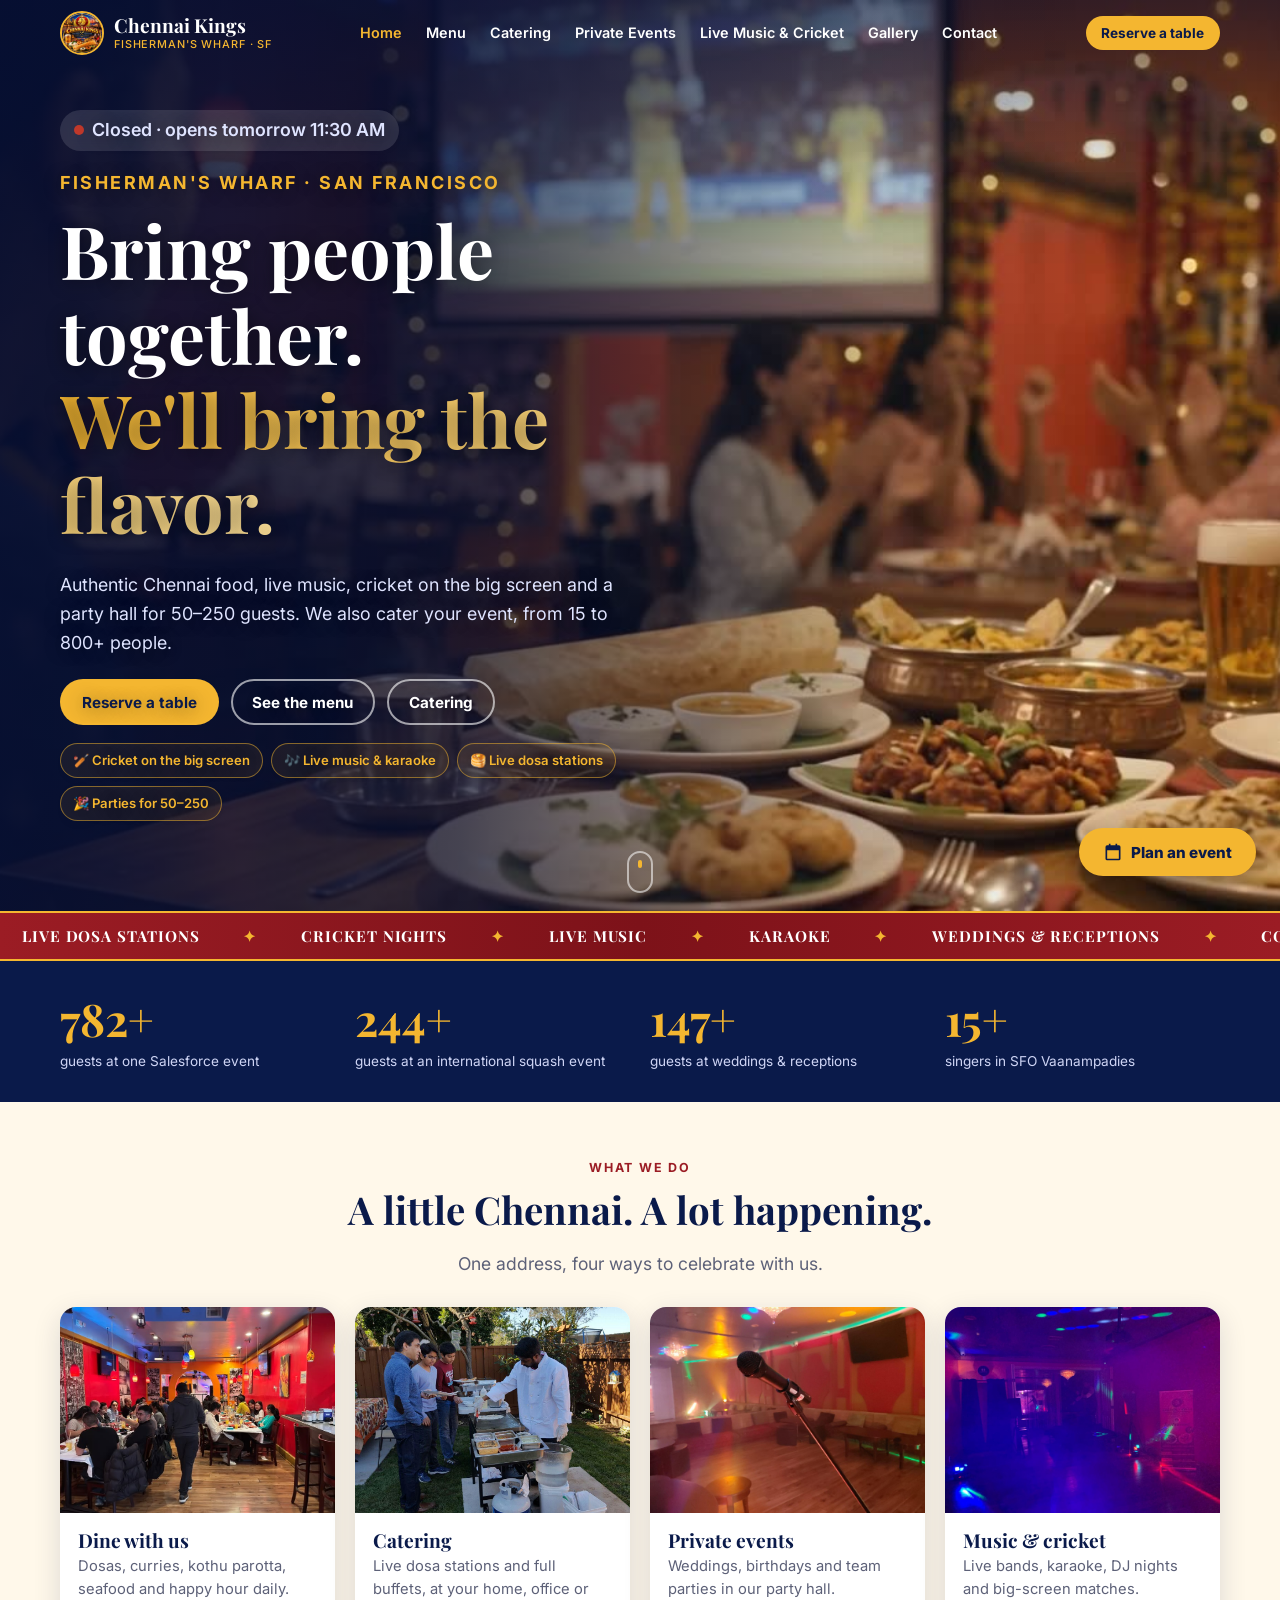
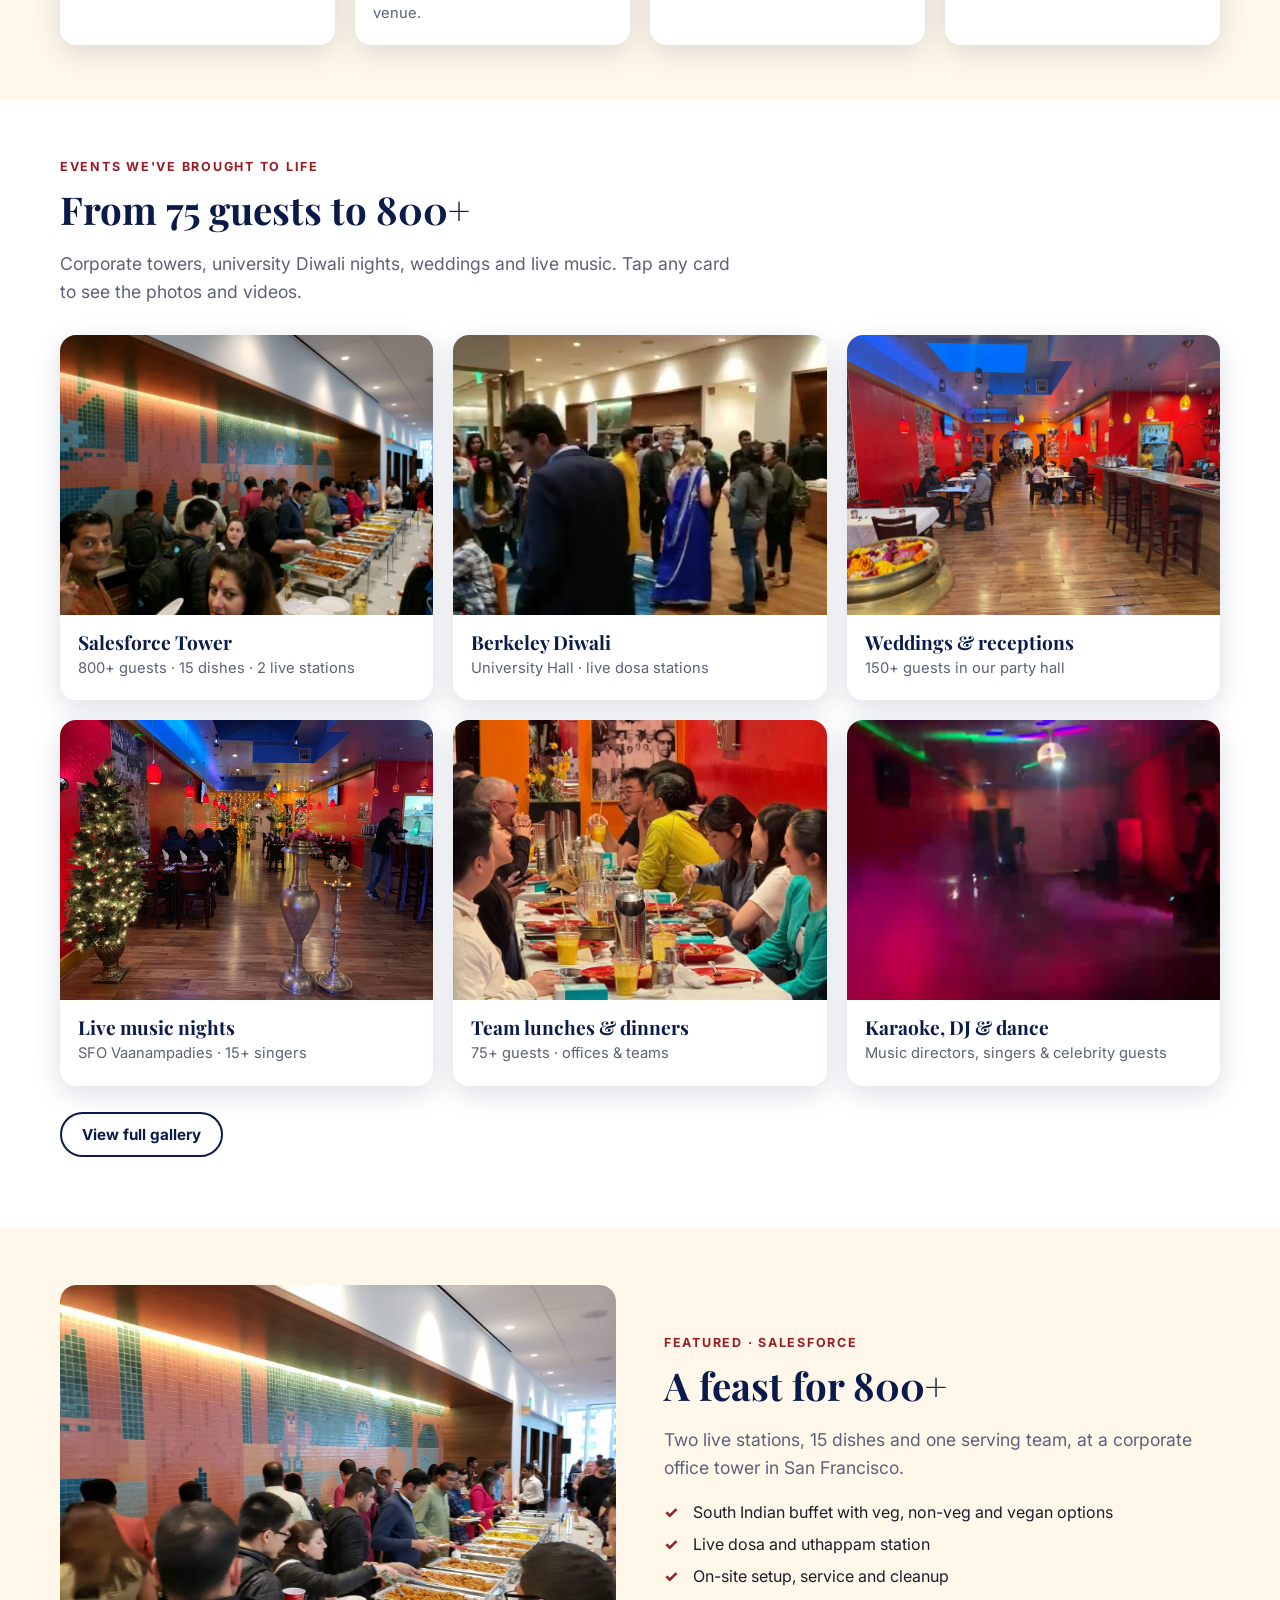
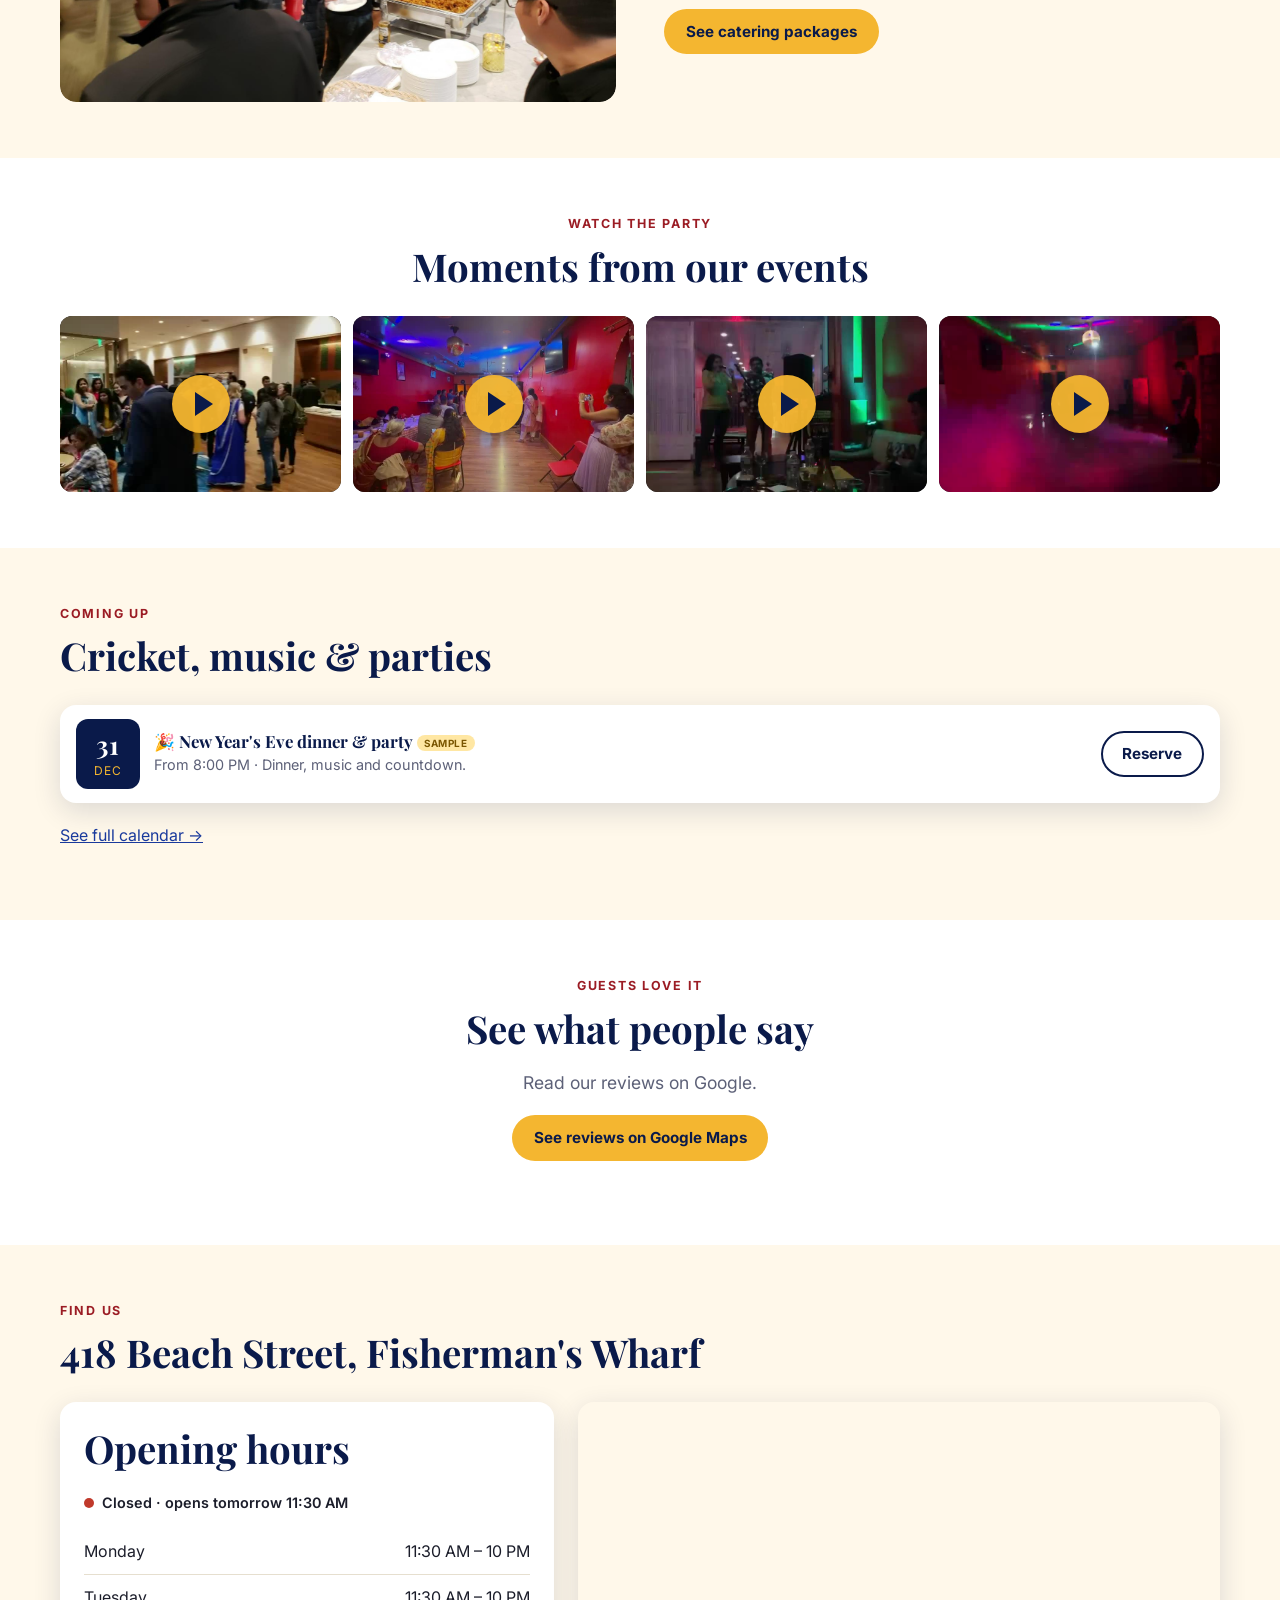
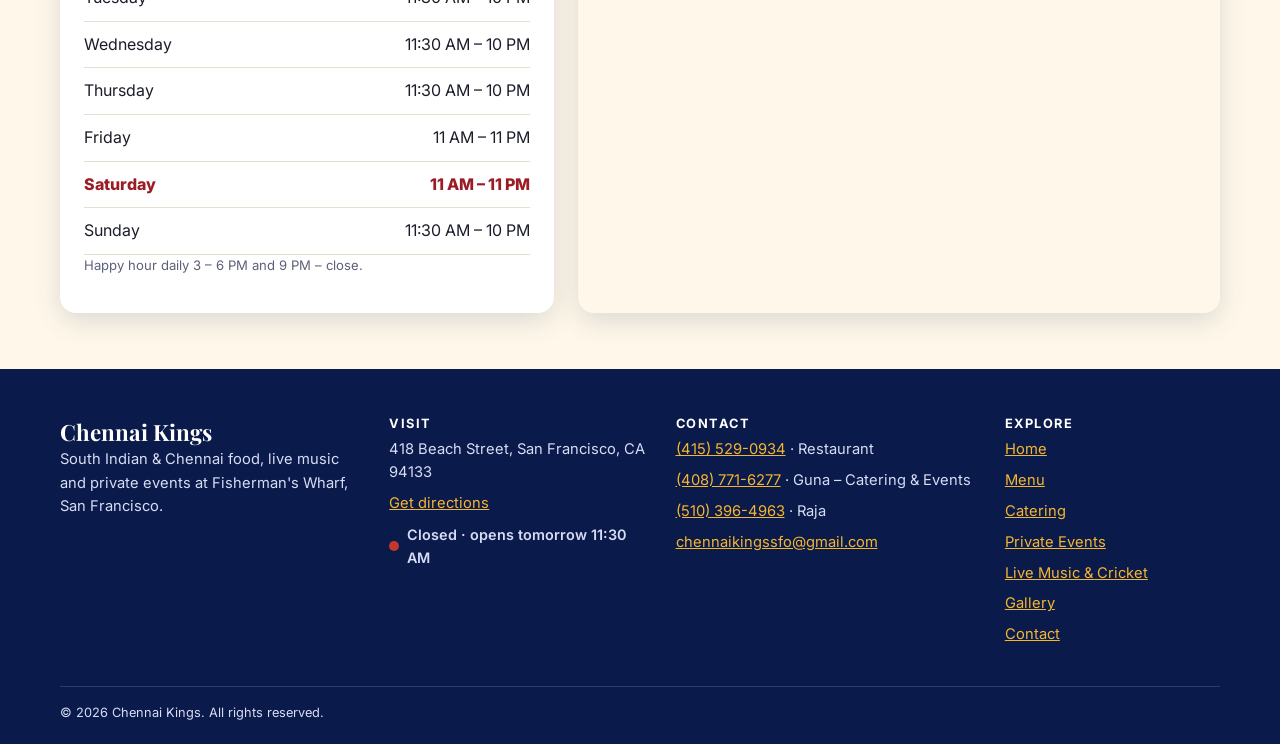
==== commit f4c597ef: "Use cricket-night video as home hero background Full-bleed autoplaying (muted, looping) video replac" ====
--- a/index.html
+++ b/index.html
@@ -10,13 +10,20 @@
 <link rel="preconnect" href="https://fonts.googleapis.com"><link rel="preconnect" href="https://fonts.gstatic.com" crossorigin>
 <link rel="stylesheet" href="https://fonts.googleapis.com/css2?family=Inter:wght@400;500;600;700;800&family=Playfair+Display:wght@600;700&display=swap">
 <link rel="stylesheet" href="css/style.css">
+<link rel="preload" as="image" href="assets/hero/hero-poster.jpg">
+<script>document.documentElement.classList.add("hv")</script>
 </head>
 <body data-page="home">
 <a href="#main" style="position:absolute;left:-999px" onfocus="this.style.left='8px'">Skip to content</a>
 <header id="site-header"></header>
 <main id="main">
 <section class="hero-home">
-  <div class="hh-bg"></div><div class="embers" data-embers aria-hidden="true"></div>
+  <div class="hh-video" aria-hidden="true">
+    <video autoplay muted loop playsinline preload="auto" poster="assets/hero/hero-poster.jpg" disablepictureinpicture>
+      <source src="assets/hero/hero-cricket-sm.mp4" type="video/mp4" media="(max-width: 767px)">
+      <source src="assets/hero/hero-cricket.mp4" type="video/mp4">
+    </video>
+  </div>
   <div class="wrap hh-grid">
     <div class="hh-copy">
       <p class="status" data-open-status></p>
@@ -25,9 +32,6 @@
       <p>Authentic Chennai food, live music, cricket on the big screen and a party hall for 50–250 guests. We also cater your event, from 15 to 800+ people.</p>
       <div class="cta"><a class="btn btn-gold" href="tel:+14155290934">Reserve a table</a><a class="btn btn-ghost" href="menu.html">See the menu</a><a class="btn btn-ghost" href="catering.html">Catering</a></div>
       <ul class="facts"><li>🏏 Cricket on the big screen</li><li>🎶 Live music &amp; karaoke</li><li>🥞 Live dosa stations</li><li>🎉 Parties for 50–250</li></ul>
-    </div>
-    <div class="hh-logo"><div class="halo"></div>
-      <img src="assets/logo-hero.jpg" width="900" height="900" fetchpriority="high" alt="Chennai Kings logo: South Indian and Chennai food at SFO Fisherman's Wharf, with dosa, idly, vada, beer and wine in front of the Golden Gate Bridge">
     </div>
   </div>
   <span class="scroll-cue" aria-hidden="true"></span>
--- a/css/style.css
+++ b/css/style.css
@@ -202,8 +202,28 @@
 #site-header { transition: background .3s; }
 
 .hero-home { position: relative; min-height: 100svh; display: flex; align-items: center; color: #fff; background: #060f33; overflow: hidden; isolation: isolate; padding: 110px 0 90px; }
-.hh-bg { position: absolute; inset: -40px; z-index: -3; background: center/cover url("../assets/logo-bg.jpg"); filter: blur(34px) saturate(1.3) brightness(.55); transform: scale(1.1); animation: bgdrift 24s ease-in-out infinite alternate; }
-.hero-home::after { content: ""; position: absolute; inset: 0; z-index: -2; background: radial-gradient(ellipse at 70% 45%, rgba(26, 58, 156, .25), transparent 60%), linear-gradient(180deg, rgba(6, 15, 51, .5), rgba(6, 15, 51, .85)); }
+.hh-video { position: absolute; inset: 0; z-index: -3; background: #060f33 center/cover url("../assets/hero/hero-poster.jpg"); }
+.hh-video video { width: 100%; height: 100%; object-fit: cover; object-position: 62% 50%; display: block; }
+/* shade: light while the close-up plays, deepens on the left as the copy arrives */
+.hero-home::before { content: ""; position: absolute; inset: 0; z-index: -2; background: linear-gradient(180deg, rgba(6, 15, 51, .55), transparent 22%); }
+.hero-home::after { content: ""; position: absolute; inset: 0; z-index: -2; background: linear-gradient(90deg, rgba(6, 15, 51, .9) 0%, rgba(6, 15, 51, .7) 36%, rgba(6, 15, 51, .15) 68%, transparent 85%); transition: opacity 1.4s ease; }
+.hv .hero-home:not(.revealed)::after { opacity: 0; }
+/* copy blurs in from the left, staggered, when the camera pulls back */
+.hv .hh-copy > * { opacity: 0; transform: translateX(-36px); filter: blur(10px); transition: opacity 1s cubic-bezier(.2, .7, .2, 1), transform 1s cubic-bezier(.2, .7, .2, 1), filter 1s ease; }
+.hv .hero-home.revealed .hh-copy > * { opacity: 1; transform: none; filter: none; }
+.hv .hero-home.revealed .hh-copy > :nth-child(2) { transition-delay: .1s; } .hv .hero-home.revealed .hh-copy > :nth-child(3) { transition-delay: .2s; }
+.hv .hero-home.revealed .hh-copy > :nth-child(4) { transition-delay: .32s; } .hv .hero-home.revealed .hh-copy > :nth-child(5) { transition-delay: .44s; } .hv .hero-home.revealed .hh-copy > :nth-child(6) { transition-delay: .56s; }
+.hh-copy { max-width: 620px; text-shadow: 0 2px 18px rgba(0, 0, 0, .45); }
+/* phones / portrait: video fills the screen, copy sits at the bottom over a rising shade */
+@media (max-width: 767px), (orientation: portrait) and (max-width: 1024px) {
+  .hero-home { align-items: flex-end; padding: 96px 0 76px; }
+  .hh-video video { object-position: 64% 50%; }
+  .hero-home::after { background: linear-gradient(0deg, rgba(6, 15, 51, .96) 0%, rgba(6, 15, 51, .82) 38%, rgba(6, 15, 51, .2) 64%, transparent 78%); }
+  .hh-copy h1 { font-size: clamp(2rem, 9vw, 3rem); }
+  .hh-copy > p { font-size: 1rem; }
+  .hh-copy .cta { margin: 16px 0 12px; } .hh-copy .cta .btn { flex: 1 1 auto; text-align: center; }
+}
+@media (max-width: 480px) { .hh-copy .facts { display: none; } .hh-copy .status { margin-bottom: 12px; } }
 @keyframes bgdrift { to { transform: scale(1.25) translate(-2%, 2%); } }
 .hh-grid { display: grid; gap: 36px; align-items: center; position: relative; z-index: 1; }
 .hh-copy h1 { color: #fff; font-size: clamp(2.3rem, 7.5vw, 4.6rem); margin-bottom: .35em; }
@@ -263,4 +283,5 @@
 @media (prefers-reduced-motion: reduce) {
   .hh-bg, .hh-logo .halo, .hh-logo img, .embers i, .hero, .marquee .track, .btn-gold::after, .sticky .plan, .hh-copy h1 em, .scroll-cue::after, .hero h1, .hero .eyebrow, .hero > .wrap > p, .hero .cta { animation: none !important; }
   .js .reveal { opacity: 1; transform: none; transition: none; }
-}
+  .hv .hh-copy > *, .hero-home::after { transition: none !important; }
+}
